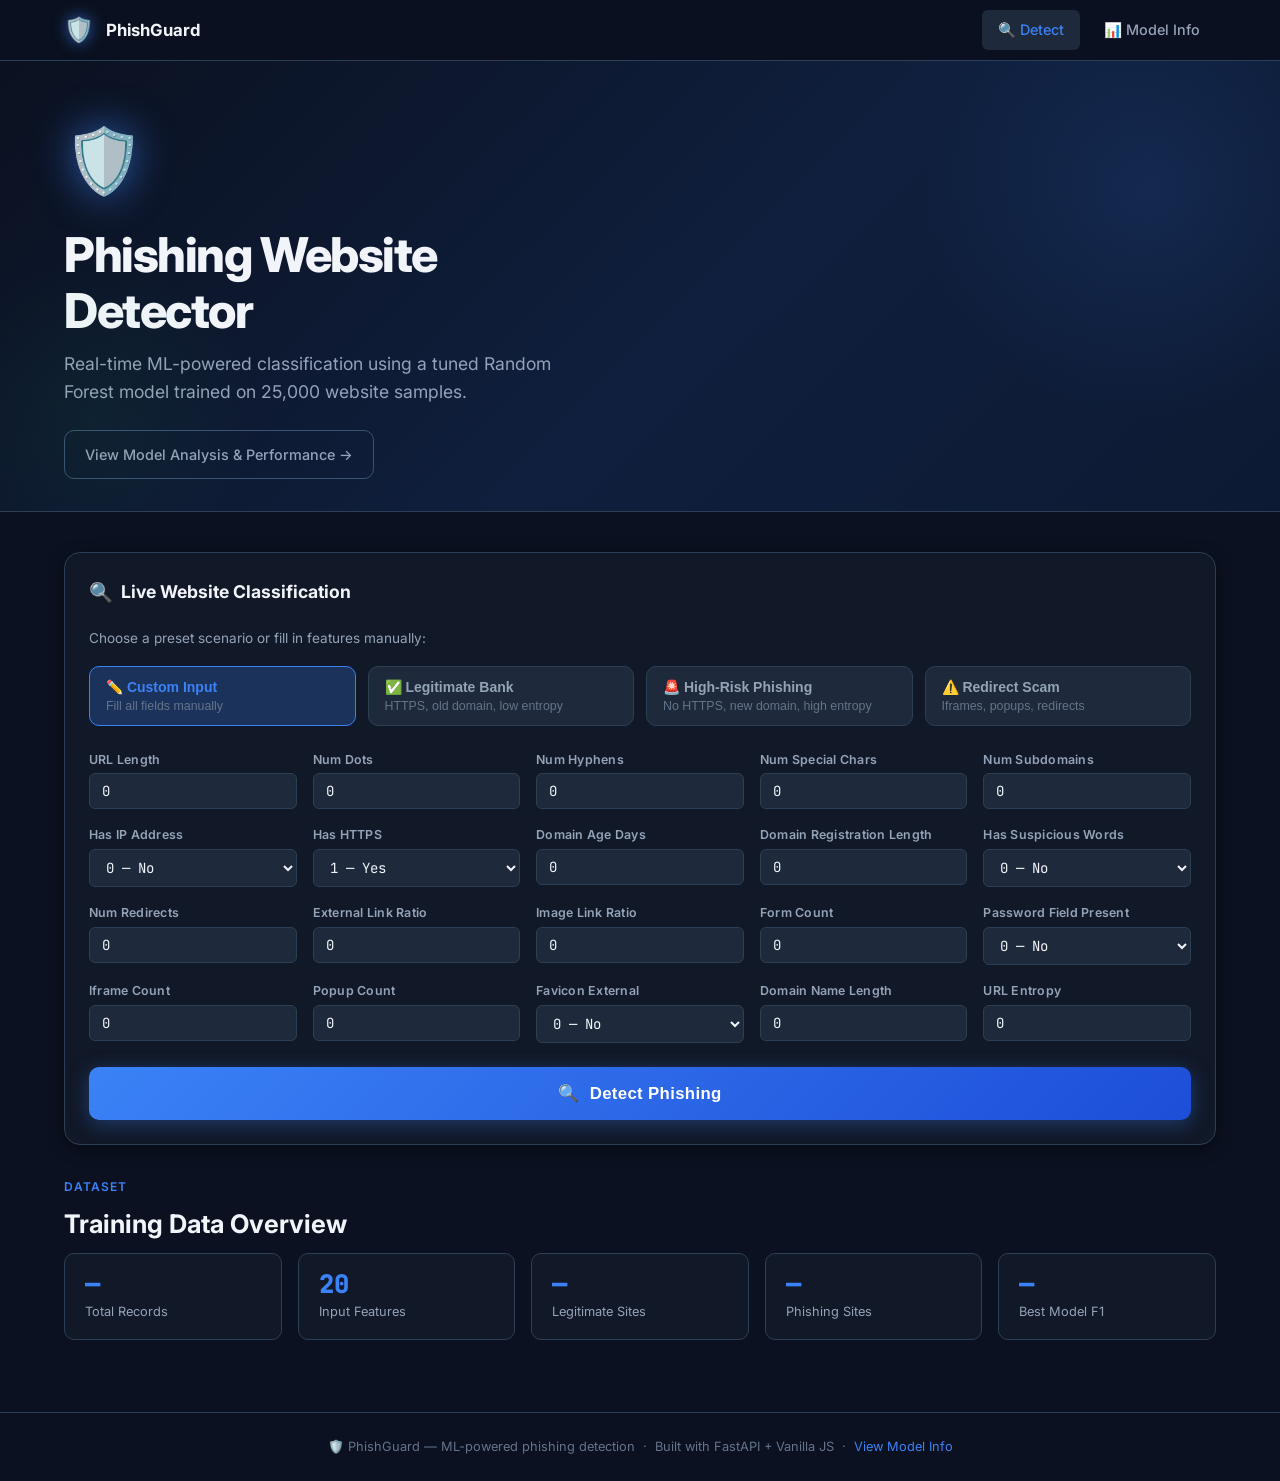
==== static/index.html @ 352b6df5 "Migrate from Streamlit to FastAPI for Vercel deployment" ====
<!DOCTYPE html>
<html lang="en">
<head>
  <meta charset="UTF-8" />
  <meta name="viewport" content="width=device-width, initial-scale=1.0" />
  <title>Phishing Detector — Live Detection</title>
  <meta name="description" content="AI-powered phishing website detector using Random Forest ML model." />
  <link rel="icon" href="data:image/svg+xml,<svg xmlns='http://www.w3.org/2000/svg' viewBox='0 0 100 100'><text y='.9em' font-size='90'>🛡️</text></svg>" />
  <link rel="preconnect" href="https://fonts.googleapis.com" />
  <link href="https://fonts.googleapis.com/css2?family=Inter:wght@400;500;600;700;800&family=JetBrains+Mono:wght@400;700&display=swap" rel="stylesheet" />
  <link rel="stylesheet" href="/static/css/style.css" />
</head>
<body class="layout">

  <!-- ── Top Nav ──────────────────────────────────────────── -->
  <nav class="topnav">
    <div class="container">
      <a href="/" class="nav-brand">
        <span class="shield">🛡️</span>
        <span>PhishGuard</span>
      </a>
      <div class="nav-links">
        <a href="/" class="nav-link active">🔍 Detect</a>
        <a href="/model-info" class="nav-link">📊 Model Info</a>
      </div>
    </div>
  </nav>

  <!-- ── Hero ─────────────────────────────────────────────── -->
  <section class="hero">
    <div class="container">
      <span class="hero-icon">🛡️</span>
      <h1>Phishing Website<br>Detector</h1>
      <p>Real-time ML-powered classification using a tuned Random Forest model trained on 25,000 website samples.</p>
      <a href="/model-info" class="hero-cta">View Model Analysis &amp; Performance →</a>
    </div>
  </section>

  <!-- ── Main ─────────────────────────────────────────────── -->
  <main class="main">
    <div class="container">

      <!-- Detection Card -->
      <div class="card">
        <div class="card-title"><span class="icon">🔍</span> Live Website Classification</div>

        <!-- Preset selector -->
        <p style="font-size:0.85rem;color:var(--text-secondary);margin-bottom:var(--space-4);">
          Choose a preset scenario or fill in features manually:
        </p>
        <div class="preset-grid" id="presetGrid">
          <button class="preset-btn selected" data-preset="custom" onclick="applyPreset('custom', this)">
            <span class="preset-name">✏️ Custom Input</span>
            <span class="preset-desc">Fill all fields manually</span>
          </button>
          <button class="preset-btn" data-preset="legitimate" onclick="applyPreset('legitimate', this)">
            <span class="preset-name">✅ Legitimate Bank</span>
            <span class="preset-desc">HTTPS, old domain, low entropy</span>
          </button>
          <button class="preset-btn" data-preset="phishing" onclick="applyPreset('phishing', this)">
            <span class="preset-name">🚨 High-Risk Phishing</span>
            <span class="preset-desc">No HTTPS, new domain, high entropy</span>
          </button>
          <button class="preset-btn" data-preset="redirect" onclick="applyPreset('redirect', this)">
            <span class="preset-name">⚠️ Redirect Scam</span>
            <span class="preset-desc">Iframes, popups, redirects</span>
          </button>
        </div>

        <!-- Feature inputs -->
        <div class="feature-grid" id="featureGrid">
          <!-- Injected by JS -->
        </div>

        <!-- Detect button -->
        <button class="btn-detect" id="detectBtn" onclick="runDetection()">
          <div class="spinner"></div>
          <span class="btn-text">🔍 &nbsp;Detect Phishing</span>
        </button>

        <!-- Result panel -->
        <div class="result-panel" id="resultPanel">
          <div class="result-verdict" id="resultVerdict"></div>
          <div class="result-sub" id="resultSub"></div>

          <div class="prob-metrics">
            <div class="prob-metric legit">
              <div class="value" id="legitPct">—</div>
              <div class="label">Legitimate probability</div>
            </div>
            <div class="prob-metric phish">
              <div class="value" id="phishPct">—</div>
              <div class="label">Phishing probability</div>
            </div>
          </div>

          <div class="prob-bar-wrap">
            <div class="prob-bar-label">
              <span id="barLegitLabel">Legitimate</span>
              <span id="barPhishLabel">Phishing</span>
            </div>
            <div class="prob-bar-track" style="overflow:visible;">
              <div style="height:100%;display:flex;border-radius:99px;overflow:hidden;">
                <div class="prob-bar-fill-legit" id="barLegit" style="width:50%"></div>
                <div class="prob-bar-fill-phish" id="barPhish" style="width:50%"></div>
              </div>
            </div>
          </div>
        </div>
      </div>

      <!-- Dataset Quick Stats -->
      <div style="margin-top:var(--space-8)">
        <div class="section-label">Dataset</div>
        <div class="section-title">Training Data Overview</div>
      </div>
      <div class="stats-grid" id="statsGrid">
        <div class="stat-card"><div class="stat-value" id="statTotal">—</div><div class="stat-label">Total Records</div></div>
        <div class="stat-card"><div class="stat-value" id="statFeatures">20</div><div class="stat-label">Input Features</div></div>
        <div class="stat-card"><div class="stat-value" id="statLegit">—</div><div class="stat-label">Legitimate Sites</div></div>
        <div class="stat-card"><div class="stat-value" id="statPhish">—</div><div class="stat-label">Phishing Sites</div></div>
        <div class="stat-card"><div class="stat-value" id="statBestF1">—</div><div class="stat-label">Best Model F1</div></div>
      </div>

    </div>
  </main>

  <!-- ── Footer ────────────────────────────────────────────── -->
  <footer>
    <div class="container">
      🛡️ PhishGuard — ML-powered phishing detection &nbsp;·&nbsp;
      Built with FastAPI + Vanilla JS &nbsp;·&nbsp;
      <a href="/model-info" style="color:var(--blue);text-decoration:none;">View Model Info</a>
    </div>
  </footer>

  <!-- Toast -->
  <div class="toast" id="toast"></div>

  <script src="/static/js/app.js"></script>
  <script>
    // ── Boot ───────────────────────────────────────────────────────
    const FEATURES_META = [];

    const PRESETS = {
      custom:     { URL_Length:0,Num_Dots:0,Num_Hyphens:0,Num_Special_Chars:0,Num_Subdomains:0,Has_IP_Address:0,Has_HTTPS:1,Domain_Age_Days:0,Domain_Registration_Length:0,Has_Suspicious_Words:0,Num_Redirects:0,External_Link_Ratio:0,Image_Link_Ratio:0,Form_Count:0,Password_Field_Present:0,Iframe_Count:0,Popup_Count:0,Favicon_External:0,Domain_Name_Length:0,URL_Entropy:0 },
      legitimate: { URL_Length:24,Num_Dots:1,Num_Hyphens:0,Num_Special_Chars:1,Num_Subdomains:0,Has_IP_Address:0,Has_HTTPS:1,Domain_Age_Days:3650,Domain_Registration_Length:730,Has_Suspicious_Words:0,Num_Redirects:0,External_Link_Ratio:0.15,Image_Link_Ratio:0.20,Form_Count:1,Password_Field_Present:1,Iframe_Count:0,Popup_Count:0,Favicon_External:0,Domain_Name_Length:10,URL_Entropy:3.12 },
      phishing:   { URL_Length:115,Num_Dots:6,Num_Hyphens:4,Num_Special_Chars:7,Num_Subdomains:3,Has_IP_Address:1,Has_HTTPS:0,Domain_Age_Days:12,Domain_Registration_Length:30,Has_Suspicious_Words:1,Num_Redirects:3,External_Link_Ratio:0.85,Image_Link_Ratio:0.90,Form_Count:4,Password_Field_Present:1,Iframe_Count:2,Popup_Count:3,Favicon_External:1,Domain_Name_Length:28,URL_Entropy:4.88 },
      redirect:   { URL_Length:88,Num_Dots:4,Num_Hyphens:3,Num_Special_Chars:5,Num_Subdomains:2,Has_IP_Address:0,Has_HTTPS:0,Domain_Age_Days:45,Domain_Registration_Length:90,Has_Suspicious_Words:1,Num_Redirects:4,External_Link_Ratio:0.70,Image_Link_Ratio:0.60,Form_Count:3,Password_Field_Present:0,Iframe_Count:3,Popup_Count:4,Favicon_External:1,Domain_Name_Length:22,URL_Entropy:4.52 },
    };

    const BINARY = new Set(['Has_IP_Address','Has_HTTPS','Has_Suspicious_Words','Password_Field_Present','Favicon_External']);
    const RATIO  = new Set(['External_Link_Ratio','Image_Link_Ratio','URL_Entropy']);

    const ORDER = ['URL_Length','Num_Dots','Num_Hyphens','Num_Special_Chars','Num_Subdomains','Has_IP_Address','Has_HTTPS','Domain_Age_Days','Domain_Registration_Length','Has_Suspicious_Words','Num_Redirects','External_Link_Ratio','Image_Link_Ratio','Form_Count','Password_Field_Present','Iframe_Count','Popup_Count','Favicon_External','Domain_Name_Length','URL_Entropy'];

    function buildForm(vals = {}) {
      const grid = document.getElementById('featureGrid');
      grid.innerHTML = '';
      for (const feat of ORDER) {
        const def = vals[feat] ?? 0;
        const div = document.createElement('div');
        div.className = 'field';
        if (BINARY.has(feat)) {
          div.innerHTML = `<label for="f_${feat}">${feat.replace(/_/g,' ')}</label>
            <select id="f_${feat}" name="${feat}">
              <option value="0" ${def===0?'selected':''}>0 — No</option>
              <option value="1" ${def===1?'selected':''}>1 — Yes</option>
            </select>`;
        } else if (RATIO.has(feat)) {
          div.innerHTML = `<label for="f_${feat}">${feat.replace(/_/g,' ')}</label>
            <input type="number" id="f_${feat}" name="${feat}" value="${def}" step="0.01" min="0" max="${feat==='URL_Entropy'?10:1}" required />`;
        } else {
          div.innerHTML = `<label for="f_${feat}">${feat.replace(/_/g,' ')}</label>
            <input type="number" id="f_${feat}" name="${feat}" value="${def}" step="1" min="0" required />`;
        }
        grid.appendChild(div);
      }
    }

    function applyPreset(key, btn) {
      document.querySelectorAll('.preset-btn').forEach(b => b.classList.remove('selected'));
      btn.classList.add('selected');
      buildForm(PRESETS[key]);
      // hide previous result
      document.getElementById('resultPanel').classList.remove('visible','phishing','legitimate');
    }

    async function runDetection() {
      const btn = document.getElementById('detectBtn');
      btn.classList.add('loading');
      btn.disabled = true;

      // Collect values
      const payload = {};
      for (const feat of ORDER) {
        const el = document.getElementById('f_' + feat);
        payload[feat] = BINARY.has(feat) ? parseInt(el.value) : parseFloat(el.value);
      }

      try {
        const res = await fetch('/api/predict', {
          method: 'POST',
          headers: { 'Content-Type': 'application/json' },
          body: JSON.stringify(payload),
        });
        if (!res.ok) throw new Error((await res.json()).detail || 'API error');
        const data = await res.json();
        showResult(data);
      } catch(e) {
        showToast('Error: ' + e.message, true);
      } finally {
        btn.classList.remove('loading');
        btn.disabled = false;
      }
    }

    function showResult(data) {
      const panel = document.getElementById('resultPanel');
      const isPhish = data.prediction === 1;
      panel.className = 'result-panel visible ' + (isPhish ? 'phishing' : 'legitimate');

      document.getElementById('resultVerdict').textContent =
        isPhish ? '🚨 PHISHING DETECTED' : '✅ LEGITIMATE WEBSITE';
      document.getElementById('resultSub').textContent =
        isPhish
          ? 'This website shows signs of a phishing attack. Do not enter credentials.'
          : 'This website appears to be safe and legitimate.';

      if (data.probability) {
        const l = data.probability.legitimate;
        const p = data.probability.phishing;
        document.getElementById('legitPct').textContent = l.toFixed(1) + '%';
        document.getElementById('phishPct').textContent = p.toFixed(1) + '%';
        document.getElementById('barLegitLabel').textContent = `Legitimate (${l.toFixed(1)}%)`;
        document.getElementById('barPhishLabel').textContent = `Phishing (${p.toFixed(1)}%)`;
        document.getElementById('barLegit').style.width = l + '%';
        document.getElementById('barPhish').style.width = p + '%';
      }

      panel.scrollIntoView({ behavior: 'smooth', block: 'nearest' });
    }

    function showToast(msg, isError = false) {
      const t = document.getElementById('toast');
      t.textContent = msg;
      t.className = 'toast visible' + (isError ? ' error' : '');
      setTimeout(() => t.classList.remove('visible'), 3500);
    }

    // Load stats for the quick-stats cards
    async function loadStats() {
      try {
        const res = await fetch('/api/stats');
        if (!res.ok) return;
        const data = await res.json();
        document.getElementById('statTotal').textContent  = (data.dataset.total_records || 0).toLocaleString();
        document.getElementById('statFeatures').textContent = data.dataset.feature_count || 20;
        document.getElementById('statLegit').textContent  = (data.dataset.legitimate_count || 0).toLocaleString();
        document.getElementById('statPhish').textContent  = (data.dataset.phishing_count  || 0).toLocaleString();
        const best = data.models?.[0];
        if (best) document.getElementById('statBestF1').textContent = (best.f1 * 100).toFixed(2) + '%';
      } catch {}
    }

    // Init
    buildForm(PRESETS.custom);
    loadStats();
  </script>
</body>
</html>
---- static/css/style.css ----
/* ============================================================
   style.css — Phishing Detector
   Dark-theme design system using CSS custom properties
   ============================================================ */

/* ── Reset & base ─────────────────────────────────────────── */
*, *::before, *::after { box-sizing: border-box; margin: 0; padding: 0; }

:root {
  /* Color tokens */
  --bg-base:       #0b1120;
  --bg-surface:    #111827;
  --bg-elevated:   #1e293b;
  --bg-hover:      #263348;
  --border:        #2d3f55;
  --border-strong: #3b5270;

  --text-primary:  #f1f5f9;
  --text-secondary:#94a3b8;
  --text-muted:    #64748b;

  --blue:          #3b82f6;
  --blue-dark:     #1d4ed8;
  --blue-glow:     rgba(59,130,246,0.25);

  --green:         #22c55e;
  --green-bg:      rgba(34,197,94,0.10);
  --green-border:  rgba(34,197,94,0.35);

  --red:           #ef4444;
  --red-bg:        rgba(239,68,68,0.10);
  --red-border:    rgba(239,68,68,0.35);

  --yellow:        #f59e0b;

  /* Spacing */
  --space-1: 0.25rem;
  --space-2: 0.5rem;
  --space-3: 0.75rem;
  --space-4: 1rem;
  --space-5: 1.25rem;
  --space-6: 1.5rem;
  --space-8: 2rem;
  --space-10: 2.5rem;
  --space-12: 3rem;

  /* Radius */
  --radius-sm: 6px;
  --radius:    10px;
  --radius-lg: 16px;
  --radius-xl: 24px;

  /* Shadow */
  --shadow-sm:  0 1px 3px rgba(0,0,0,0.4);
  --shadow:     0 4px 16px rgba(0,0,0,0.4);
  --shadow-lg:  0 8px 32px rgba(0,0,0,0.5);
  --shadow-glow:0 0 40px rgba(59,130,246,0.15);

  /* Typography */
  --font: 'Inter', -apple-system, BlinkMacSystemFont, 'Segoe UI', sans-serif;
  --font-mono: 'JetBrains Mono', 'Fira Code', 'Cascadia Code', monospace;
}

html { font-size: 16px; scroll-behavior: smooth; }

body {
  font-family: var(--font);
  background: var(--bg-base);
  color: var(--text-primary);
  line-height: 1.6;
  min-height: 100vh;
}

/* ── Scrollbar ─────────────────────────────────────────────── */
::-webkit-scrollbar { width: 6px; height: 6px; }
::-webkit-scrollbar-track { background: var(--bg-surface); }
::-webkit-scrollbar-thumb { background: var(--border-strong); border-radius: 99px; }

/* ── Layout ────────────────────────────────────────────────── */
.layout { display: grid; grid-template-rows: auto 1fr auto; min-height: 100vh; }

.container {
  width: 100%;
  max-width: 1200px;
  margin: 0 auto;
  padding: 0 var(--space-6);
}

/* ── Top nav ───────────────────────────────────────────────── */
.topnav {
  background: rgba(11,17,32,0.85);
  backdrop-filter: blur(12px);
  border-bottom: 1px solid var(--border);
  position: sticky;
  top: 0;
  z-index: 100;
}

.topnav .container {
  display: flex;
  align-items: center;
  justify-content: space-between;
  height: 60px;
}

.nav-brand {
  display: flex;
  align-items: center;
  gap: var(--space-3);
  text-decoration: none;
  color: var(--text-primary);
  font-weight: 700;
  font-size: 1.05rem;
}

.nav-brand .shield { font-size: 1.5rem; filter: drop-shadow(0 0 8px rgba(59,130,246,0.7)); }

.nav-links { display: flex; align-items: center; gap: var(--space-2); }

.nav-link {
  padding: var(--space-2) var(--space-4);
  border-radius: var(--radius-sm);
  text-decoration: none;
  color: var(--text-secondary);
  font-size: 0.9rem;
  font-weight: 500;
  transition: color 0.15s, background 0.15s;
}
.nav-link:hover { color: var(--text-primary); background: var(--bg-elevated); }
.nav-link.active { color: var(--blue); background: var(--bg-elevated); }

/* ── Hero ──────────────────────────────────────────────────── */
.hero {
  background: linear-gradient(135deg, #0b1120 0%, #0f1f3d 55%, #0d1a33 100%);
  border-bottom: 1px solid var(--border);
  padding: var(--space-12) 0 var(--space-8);
  position: relative;
  overflow: hidden;
}

.hero::before {
  content: '';
  position: absolute;
  top: -120px; right: -120px;
  width: 500px; height: 500px;
  border-radius: 50%;
  background: radial-gradient(circle, rgba(59,130,246,0.12) 0%, transparent 65%);
  pointer-events: none;
}
.hero::after {
  content: '';
  position: absolute;
  bottom: -80px; left: -80px;
  width: 350px; height: 350px;
  border-radius: 50%;
  background: radial-gradient(circle, rgba(34,197,94,0.06) 0%, transparent 65%);
  pointer-events: none;
}

.hero-icon {
  font-size: 4rem;
  display: block;
  margin-bottom: var(--space-4);
  filter: drop-shadow(0 0 20px rgba(59,130,246,0.65));
}

.hero h1 {
  font-size: clamp(2rem, 5vw, 3rem);
  font-weight: 800;
  letter-spacing: -0.03em;
  line-height: 1.15;
  background: linear-gradient(135deg, #f1f5f9 30%, #93c5fd 100%);
  -webkit-background-clip: text;
  -webkit-text-fill-color: transparent;
  background-clip: text;
  margin-bottom: var(--space-3);
}

.hero p {
  font-size: 1.1rem;
  color: var(--text-secondary);
  max-width: 540px;
  margin-bottom: var(--space-6);
}

.hero-cta {
  display: inline-flex;
  align-items: center;
  gap: var(--space-2);
  padding: var(--space-3) var(--space-5);
  border-radius: var(--radius);
  background: transparent;
  border: 1px solid var(--border-strong);
  color: var(--text-secondary);
  font-size: 0.9rem;
  font-weight: 500;
  text-decoration: none;
  transition: all 0.2s;
}
.hero-cta:hover { border-color: var(--blue); color: var(--blue); background: var(--blue-glow); }

/* ── Main content area ─────────────────────────────────────── */
.main { padding: var(--space-10) 0 var(--space-12); }

/* ── Cards ─────────────────────────────────────────────────── */
.card {
  background: var(--bg-surface);
  border: 1px solid var(--border);
  border-radius: var(--radius-lg);
  padding: var(--space-6);
  box-shadow: var(--shadow);
}

.card + .card { margin-top: var(--space-6); }

.card-title {
  font-size: 1.1rem;
  font-weight: 700;
  color: var(--text-primary);
  margin-bottom: var(--space-5);
  display: flex;
  align-items: center;
  gap: var(--space-2);
}
.card-title .icon { font-size: 1.2rem; }

/* ── Section heading ───────────────────────────────────────── */
.section-label {
  font-size: 0.75rem;
  font-weight: 600;
  letter-spacing: 0.08em;
  text-transform: uppercase;
  color: var(--blue);
  margin-bottom: var(--space-2);
}
.section-title {
  font-size: 1.6rem;
  font-weight: 700;
  color: var(--text-primary);
  margin-bottom: var(--space-2);
}

/* ── Preset selector ───────────────────────────────────────── */
.preset-grid {
  display: grid;
  grid-template-columns: repeat(auto-fit, minmax(200px, 1fr));
  gap: var(--space-3);
  margin-bottom: var(--space-6);
}

.preset-btn {
  padding: var(--space-3) var(--space-4);
  background: var(--bg-elevated);
  border: 1px solid var(--border);
  border-radius: var(--radius);
  color: var(--text-secondary);
  font-size: 0.875rem;
  font-weight: 500;
  cursor: pointer;
  transition: all 0.15s;
  text-align: left;
}
.preset-btn:hover { border-color: var(--border-strong); color: var(--text-primary); background: var(--bg-hover); }
.preset-btn.selected { border-color: var(--blue); color: var(--blue); background: var(--blue-glow); }
.preset-btn .preset-name { display: block; font-weight: 600; margin-bottom: 2px; }
.preset-btn .preset-desc { font-size: 0.775rem; color: var(--text-muted); }

/* ── Feature form grid ─────────────────────────────────────── */
.feature-grid {
  display: grid;
  grid-template-columns: repeat(auto-fill, minmax(200px, 1fr));
  gap: var(--space-4);
  margin-bottom: var(--space-6);
}

.field {
  display: flex;
  flex-direction: column;
  gap: var(--space-1);
}

.field label {
  font-size: 0.775rem;
  font-weight: 600;
  color: var(--text-secondary);
  letter-spacing: 0.02em;
}

.field input,
.field select {
  padding: var(--space-2) var(--space-3);
  background: var(--bg-elevated);
  border: 1px solid var(--border);
  border-radius: var(--radius-sm);
  color: var(--text-primary);
  font-size: 0.875rem;
  font-family: var(--font-mono);
  transition: border-color 0.15s, box-shadow 0.15s;
  outline: none;
}

.field input:focus,
.field select:focus {
  border-color: var(--blue);
  box-shadow: 0 0 0 3px var(--blue-glow);
}

/* :user-valid / :user-invalid — show feedback only after interaction */
.field input:user-valid  { border-color: var(--green); }
.field input:user-invalid { border-color: var(--red); }

.field select option { background: var(--bg-elevated); }

/* ── Detect button ─────────────────────────────────────────── */
.btn-detect {
  display: flex;
  align-items: center;
  justify-content: center;
  gap: var(--space-3);
  width: 100%;
  padding: var(--space-4) var(--space-6);
  background: linear-gradient(135deg, var(--blue) 0%, var(--blue-dark) 100%);
  border: none;
  border-radius: var(--radius);
  color: #fff;
  font-size: 1.05rem;
  font-weight: 700;
  cursor: pointer;
  transition: opacity 0.15s, transform 0.1s, box-shadow 0.15s;
  box-shadow: 0 4px 20px rgba(59,130,246,0.35);
  letter-spacing: 0.02em;
}
.btn-detect:hover { opacity: 0.92; box-shadow: 0 6px 28px rgba(59,130,246,0.5); }
.btn-detect:active { transform: scale(0.99); }
.btn-detect:disabled { opacity: 0.5; cursor: not-allowed; transform: none; }

/* ── Result panel ──────────────────────────────────────────── */
.result-panel {
  margin-top: var(--space-6);
  border-radius: var(--radius-lg);
  padding: var(--space-6);
  display: none;
  animation: fadeUp 0.3s ease;
}

@keyframes fadeUp {
  from { opacity: 0; transform: translateY(10px); }
  to   { opacity: 1; transform: translateY(0); }
}

.result-panel.visible { display: block; }
.result-panel.phishing { background: var(--red-bg); border: 1px solid var(--red-border); }
.result-panel.legitimate { background: var(--green-bg); border: 1px solid var(--green-border); }

.result-verdict {
  font-size: 1.7rem;
  font-weight: 800;
  margin-bottom: var(--space-2);
  display: flex;
  align-items: center;
  gap: var(--space-3);
}
.result-panel.phishing  .result-verdict { color: var(--red); }
.result-panel.legitimate .result-verdict { color: var(--green); }

.result-sub { color: var(--text-secondary); font-size: 0.95rem; margin-bottom: var(--space-5); }

/* Probability bar */
.prob-bar-wrap { margin-top: var(--space-4); }
.prob-bar-label {
  display: flex;
  justify-content: space-between;
  font-size: 0.8rem;
  color: var(--text-secondary);
  margin-bottom: var(--space-1);
}
.prob-bar-track {
  height: 10px;
  border-radius: 99px;
  background: var(--bg-elevated);
  overflow: hidden;
}
.prob-bar-fill-legit {
  height: 100%;
  border-radius: 99px 0 0 99px;
  background: var(--green);
  float: left;
  transition: width 0.5s ease;
}
.prob-bar-fill-phish {
  height: 100%;
  border-radius: 0 99px 99px 0;
  background: var(--red);
  float: left;
  transition: width 0.5s ease;
}

.prob-metrics {
  display: grid;
  grid-template-columns: 1fr 1fr;
  gap: var(--space-4);
  margin-top: var(--space-4);
}
.prob-metric { background: var(--bg-elevated); border-radius: var(--radius); padding: var(--space-3) var(--space-4); }
.prob-metric .value { font-size: 1.8rem; font-weight: 800; font-family: var(--font-mono); }
.prob-metric .label { font-size: 0.8rem; color: var(--text-secondary); margin-top: 2px; }
.prob-metric.legit .value { color: var(--green); }
.prob-metric.phish .value { color: var(--red); }

/* ── Stats grid ────────────────────────────────────────────── */
.stats-grid {
  display: grid;
  grid-template-columns: repeat(auto-fit, minmax(160px, 1fr));
  gap: var(--space-4);
  margin-bottom: var(--space-6);
}

.stat-card {
  background: var(--bg-surface);
  border: 1px solid var(--border);
  border-radius: var(--radius);
  padding: var(--space-4) var(--space-5);
}
.stat-card .stat-value {
  font-size: 1.6rem;
  font-weight: 800;
  font-family: var(--font-mono);
  color: var(--blue);
  line-height: 1.1;
}
.stat-card .stat-label { font-size: 0.8rem; color: var(--text-secondary); margin-top: var(--space-1); }

/* ── Tabs ──────────────────────────────────────────────────── */
.tabs { display: flex; gap: var(--space-1); border-bottom: 1px solid var(--border); margin-bottom: var(--space-6); overflow-x: auto; }

.tab-btn {
  padding: var(--space-3) var(--space-5);
  background: none;
  border: none;
  border-bottom: 2px solid transparent;
  color: var(--text-muted);
  font-size: 0.9rem;
  font-weight: 600;
  cursor: pointer;
  white-space: nowrap;
  transition: color 0.15s, border-color 0.15s;
  margin-bottom: -1px;
}
.tab-btn:hover { color: var(--text-primary); }
.tab-btn.active { color: var(--blue); border-bottom-color: var(--blue); }

.tab-panel { display: none; }
.tab-panel.active { display: block; animation: fadeIn 0.2s; }

@keyframes fadeIn { from { opacity: 0; } to { opacity: 1; } }

/* ── Table ─────────────────────────────────────────────────── */
.table-wrap { overflow-x: auto; border-radius: var(--radius); border: 1px solid var(--border); }

table { width: 100%; border-collapse: collapse; font-size: 0.875rem; }
thead { background: var(--bg-elevated); }
th {
  padding: var(--space-3) var(--space-4);
  text-align: left;
  font-size: 0.775rem;
  font-weight: 700;
  letter-spacing: 0.06em;
  text-transform: uppercase;
  color: var(--text-secondary);
  border-bottom: 1px solid var(--border);
}
td {
  padding: var(--space-3) var(--space-4);
  color: var(--text-primary);
  border-bottom: 1px solid var(--border);
  font-family: var(--font-mono);
}
tbody tr:last-child td { border-bottom: none; }
tbody tr:hover td { background: var(--bg-elevated); }

.badge {
  display: inline-block;
  padding: 2px 10px;
  border-radius: 99px;
  font-size: 0.75rem;
  font-weight: 700;
}
.badge-gold  { background: rgba(245,158,11,0.15); color: var(--yellow); border: 1px solid rgba(245,158,11,0.3); }
.badge-blue  { background: var(--blue-glow); color: var(--blue); border: 1px solid rgba(59,130,246,0.3); }

/* ── Chart containers ──────────────────────────────────────── */
.chart-wrap { position: relative; width: 100%; }
.chart-wrap canvas { width: 100% !important; }
.chart-grid { display: grid; grid-template-columns: 1fr 1fr; gap: var(--space-6); }
@media (max-width: 768px) { .chart-grid { grid-template-columns: 1fr; } }

/* ── Model cards (info page) ───────────────────────────────── */
.model-cards { display: grid; grid-template-columns: repeat(auto-fit, minmax(220px, 1fr)); gap: var(--space-4); }
.model-card {
  background: var(--bg-elevated);
  border: 1px solid var(--border);
  border-radius: var(--radius);
  padding: var(--space-5);
}
.model-card.best { border-color: var(--yellow); background: rgba(245,158,11,0.06); }
.model-card .model-name { font-weight: 700; margin-bottom: var(--space-2); }
.model-card .model-f1 { font-size: 1.5rem; font-weight: 800; font-family: var(--font-mono); color: var(--blue); }
.model-card.best .model-f1 { color: var(--yellow); }
.model-card .model-sub { font-size: 0.8rem; color: var(--text-muted); margin-top: var(--space-1); }

/* ── Best model trophy card ────────────────────────────────── */
.trophy-card {
  background: linear-gradient(135deg, #1a1400 0%, #2a1f00 100%);
  border: 1px solid rgba(245,158,11,0.3);
  border-radius: var(--radius-lg);
  padding: var(--space-8);
  text-align: center;
  margin-bottom: var(--space-6);
  box-shadow: 0 0 40px rgba(245,158,11,0.08);
}
.trophy-card .trophy-icon { font-size: 3rem; margin-bottom: var(--space-3); }
.trophy-card h2 { font-size: 1.8rem; font-weight: 800; color: var(--yellow); margin-bottom: var(--space-1); }
.trophy-card p { color: var(--text-secondary); margin-bottom: var(--space-5); }
.trophy-metrics { display: flex; justify-content: center; flex-wrap: wrap; gap: var(--space-3); }
.trophy-metric { background: rgba(255,255,255,0.06); border-radius: var(--radius); padding: var(--space-3) var(--space-5); text-align: center; }
.trophy-metric .t-val { font-size: 1.4rem; font-weight: 800; font-family: var(--font-mono); color: var(--blue); }
.trophy-metric .t-lbl { font-size: 0.75rem; color: var(--text-muted); }

/* ── Confusion matrix ──────────────────────────────────────── */
.cm-grid { display: grid; grid-template-columns: 1fr 1fr; gap: var(--space-4); max-width: 400px; }
.cm-cell {
  aspect-ratio: 1;
  display: flex;
  flex-direction: column;
  align-items: center;
  justify-content: center;
  border-radius: var(--radius);
  font-weight: 700;
}
.cm-cell .cm-label { font-size: 0.75rem; color: var(--text-muted); }
.cm-cell .cm-val { font-size: 1.8rem; font-family: var(--font-mono); }
.cm-tn { background: rgba(34,197,94,0.12); border: 1px solid var(--green-border); }
.cm-fp { background: rgba(239,68,68,0.10); border: 1px solid var(--red-border); }
.cm-fn { background: rgba(239,68,68,0.10); border: 1px solid var(--red-border); }
.cm-tp { background: rgba(34,197,94,0.12); border: 1px solid var(--green-border); }
.cm-tn .cm-val, .cm-tp .cm-val { color: var(--green); }
.cm-fp .cm-val, .cm-fn .cm-val { color: var(--red); }

/* ── Feature importance bar ────────────────────────────────── */
.feat-bar-item { margin-bottom: var(--space-3); }
.feat-bar-top { display: flex; justify-content: space-between; font-size: 0.8rem; color: var(--text-secondary); margin-bottom: 4px; }
.feat-bar-track { height: 8px; background: var(--bg-elevated); border-radius: 99px; overflow: hidden; }
.feat-bar-fill { height: 100%; border-radius: 99px; background: linear-gradient(90deg, var(--blue), #60a5fa); transition: width 0.5s ease; }

/* ── Corr heatmap ──────────────────────────────────────────── */
.heatmap-container { overflow-x: auto; }
.heatmap-table { border-spacing: 2px; border-collapse: separate; }
.heatmap-table td, .heatmap-table th {
  width: 36px; height: 36px;
  font-size: 0.55rem;
  text-align: center;
  border-radius: 2px;
  border: none;
  padding: 0;
  font-family: var(--font-mono);
}
.heatmap-table th { background: transparent; color: var(--text-muted); font-size: 0.55rem; }

/* ── Distribution histogram bars ──────────────────────────── */
.hist-container { position: relative; }

/* ── Loading spinner ───────────────────────────────────────── */
.spinner {
  display: none;
  width: 20px; height: 20px;
  border: 2px solid rgba(255,255,255,0.3);
  border-top-color: #fff;
  border-radius: 50%;
  animation: spin 0.7s linear infinite;
}
@keyframes spin { to { transform: rotate(360deg); } }
.btn-detect.loading .spinner { display: block; }
.btn-detect.loading .btn-text { display: none; }

/* ── Toast ─────────────────────────────────────────────────── */
.toast {
  position: fixed;
  bottom: var(--space-6);
  right: var(--space-6);
  background: var(--bg-elevated);
  border: 1px solid var(--border-strong);
  border-radius: var(--radius);
  padding: var(--space-3) var(--space-5);
  font-size: 0.875rem;
  color: var(--text-primary);
  box-shadow: var(--shadow-lg);
  z-index: 999;
  animation: slideIn 0.25s ease;
  display: none;
}
@keyframes slideIn { from { transform: translateX(20px); opacity: 0; } to { transform: translateX(0); opacity: 1; } }
.toast.visible { display: block; }
.toast.error { border-color: var(--red-border); color: var(--red); }

/* ── Footer ────────────────────────────────────────────────── */
footer {
  border-top: 1px solid var(--border);
  padding: var(--space-6) 0;
  text-align: center;
  color: var(--text-muted);
  font-size: 0.8rem;
}

/* ── Responsive ────────────────────────────────────────────── */
@media (max-width: 640px) {
  .feature-grid { grid-template-columns: 1fr 1fr; }
  .hero h1 { font-size: 1.8rem; }
  .trophy-metrics { gap: var(--space-2); }
}

/* ── Util ──────────────────────────────────────────────────── */
.hidden { display: none !important; }
.text-center { text-align: center; }
.mt-4 { margin-top: var(--space-4); }
.mt-6 { margin-top: var(--space-6); }
.gap-4 { gap: var(--space-4); }
.flex { display: flex; }
.items-center { align-items: center; }
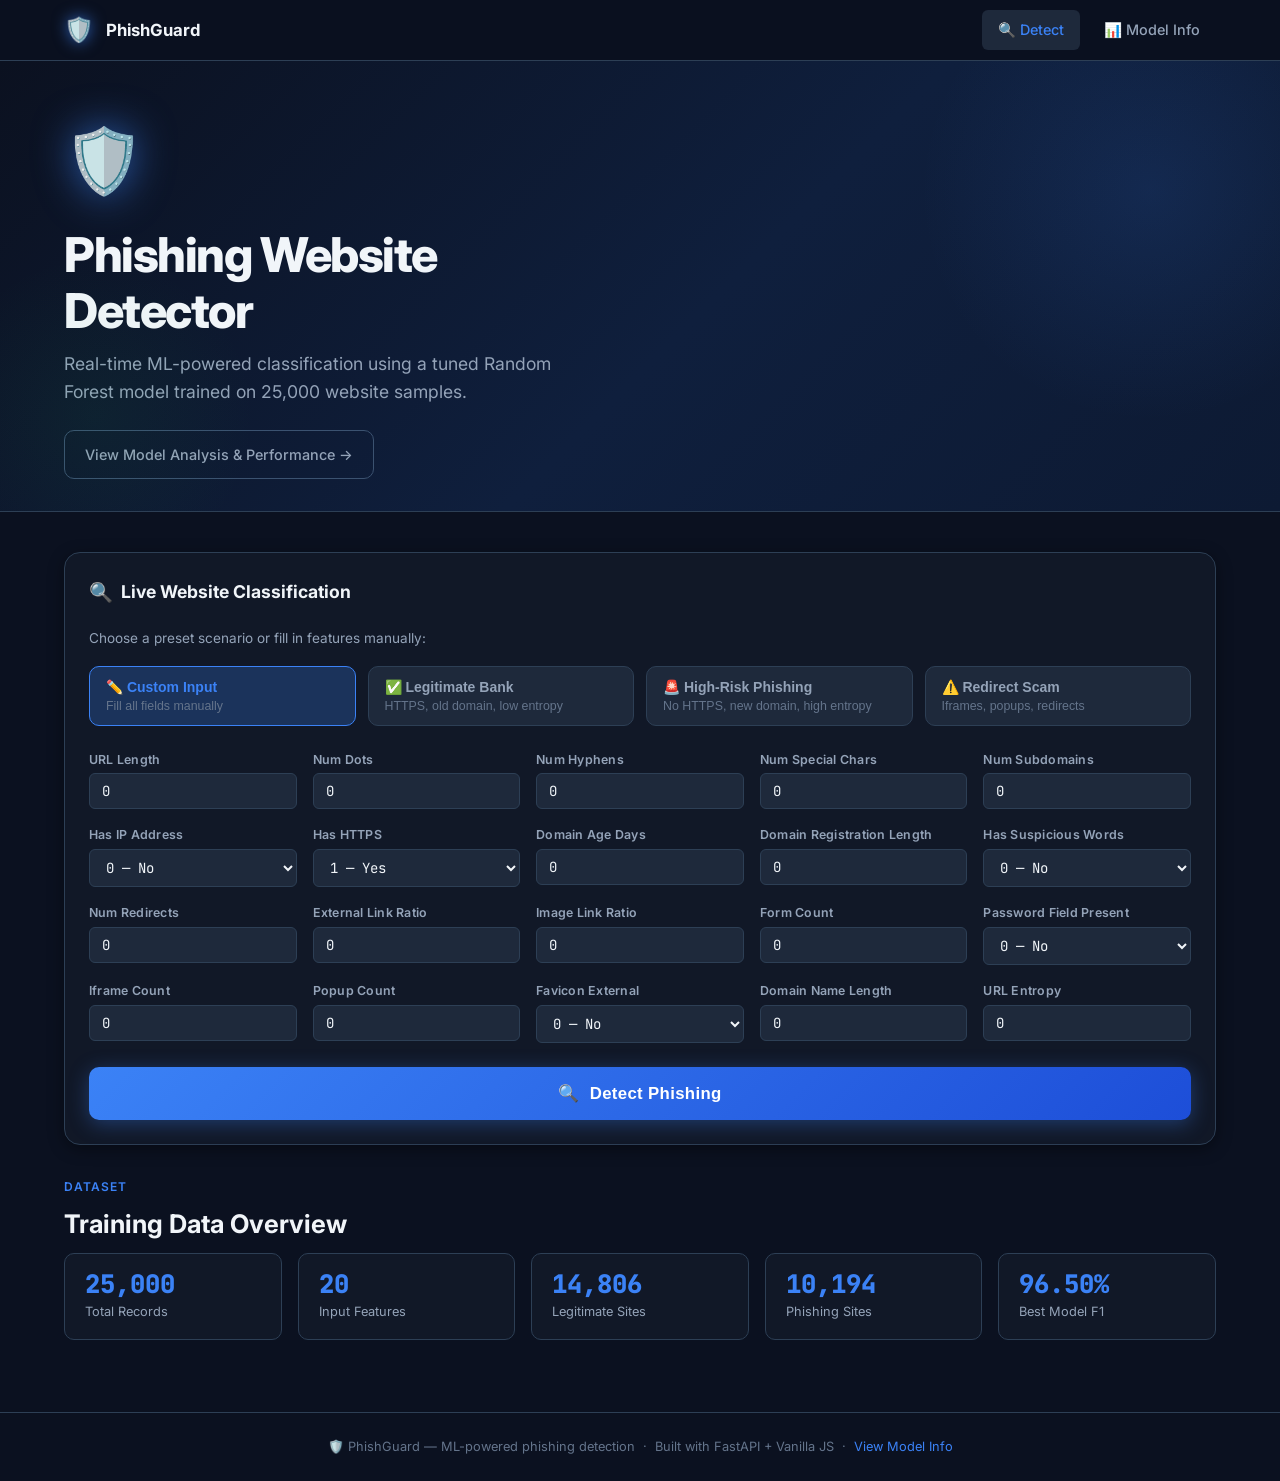
==== commit 3ef949b6: "Fix model statistics loading with multi-tier fallback" ====
--- a/static/index.html
+++ b/static/index.html
@@ -251,7 +251,13 @@
     // Load stats for the quick-stats cards
     async function loadStats() {
       try {
-        const res = await fetch('/api/stats');
+        let res = await fetch('/api/stats');
+        if (!res.ok) {
+          res = await fetch('/static/model_stats.json');
+        }
+        if (!res.ok) {
+          res = await fetch('/model_stats.json');
+        }
         if (!res.ok) return;
         const data = await res.json();
         document.getElementById('statTotal').textContent  = (data.dataset.total_records || 0).toLocaleString();
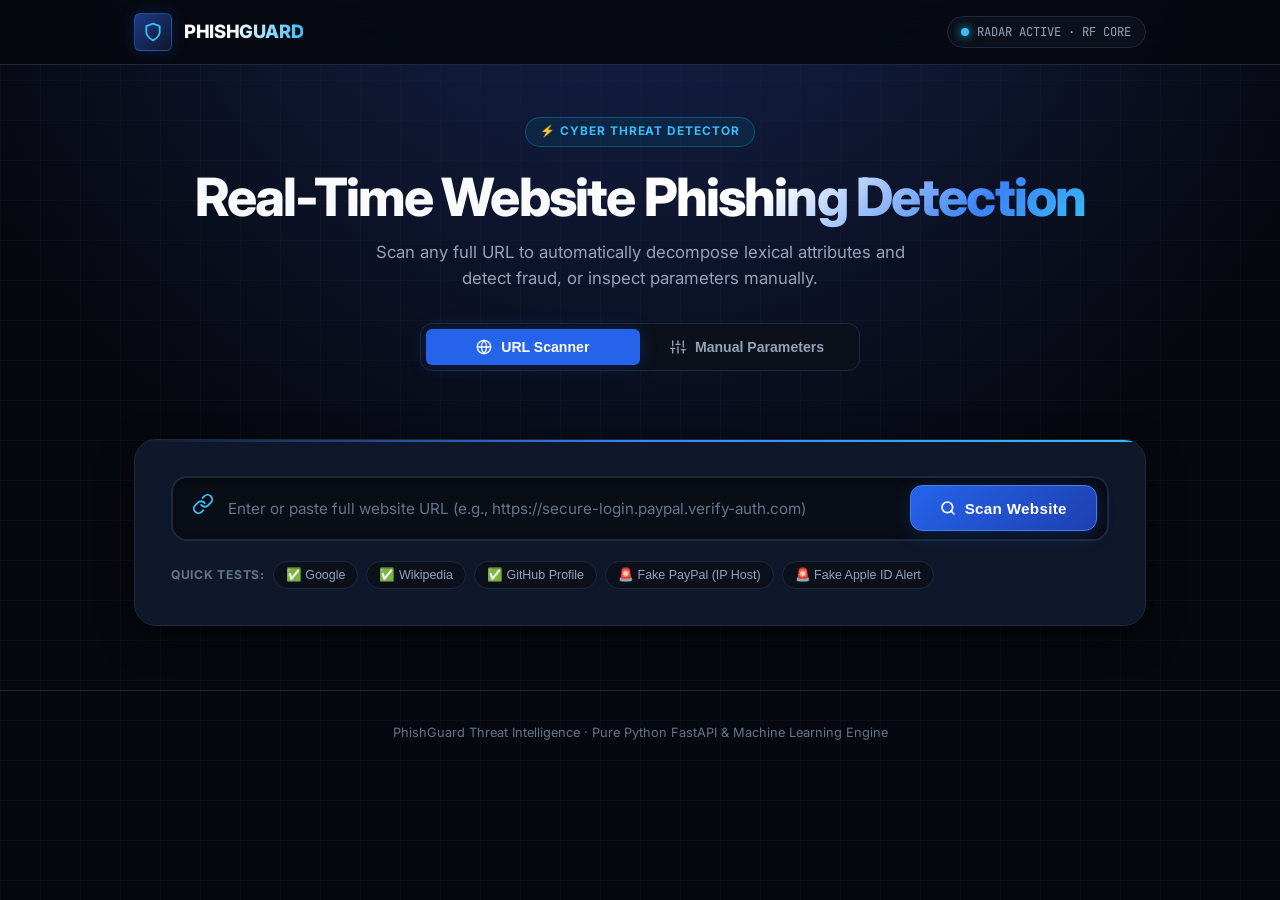
==== commit e01431cc: "Untrack heavy files, remove Streamlit, refine UI to premium palette, and add live RDAP domain age ve" ====
--- a/static/index.html
+++ b/static/index.html
@@ -3,198 +3,431 @@
 <head>
   <meta charset="UTF-8" />
   <meta name="viewport" content="width=device-width, initial-scale=1.0" />
-  <title>Phishing Detector — Live Detection</title>
-  <meta name="description" content="AI-powered phishing website detector using Random Forest ML model." />
+  <title>PhishGuard — Cyber Threat &amp; Phishing Detection</title>
+  <meta name="description" content="AI-driven URL scanner and phishing detection system powered by machine learning." />
   <link rel="icon" href="data:image/svg+xml,<svg xmlns='http://www.w3.org/2000/svg' viewBox='0 0 100 100'><text y='.9em' font-size='90'>🛡️</text></svg>" />
   <link rel="preconnect" href="https://fonts.googleapis.com" />
-  <link href="https://fonts.googleapis.com/css2?family=Inter:wght@400;500;600;700;800&family=JetBrains+Mono:wght@400;700&display=swap" rel="stylesheet" />
+  <link rel="preconnect" href="https://fonts.gstatic.com" crossorigin />
+  <link href="https://fonts.googleapis.com/css2?family=Inter:wght@400;500;600;700;800&family=JetBrains+Mono:wght@400;600;700;800&display=swap" rel="stylesheet" />
   <link rel="stylesheet" href="/static/css/style.css" />
 </head>
-<body class="layout">
-
-  <!-- ── Top Nav ──────────────────────────────────────────── -->
-  <nav class="topnav">
-    <div class="container">
-      <a href="/" class="nav-brand">
-        <span class="shield">🛡️</span>
-        <span>PhishGuard</span>
+<body>
+
+  <!-- ── Top Nav ─────────────────────────────────────────── -->
+  <header class="navbar">
+    <div class="container nav-container">
+      <a href="/" class="brand">
+        <div class="brand-icon">
+          <svg width="20" height="20" viewBox="0 0 24 24" fill="none" stroke="#38bdf8" stroke-width="2.2" stroke-linecap="round" stroke-linejoin="round">
+            <path d="M12 22s8-4 8-10V5l-8-3-8 3v7c0 6 8 10 8 10z"/>
+          </svg>
+        </div>
+        <span class="brand-text">PHISHGUARD</span>
       </a>
-      <div class="nav-links">
-        <a href="/" class="nav-link active">🔍 Detect</a>
-        <a href="/model-info" class="nav-link">📊 Model Info</a>
+
+      <div class="system-status">
+        <span class="pulse-dot"></span>
+        <span>RADAR ACTIVE · RF CORE</span>
       </div>
     </div>
-  </nav>
-
-  <!-- ── Hero ─────────────────────────────────────────────── -->
+  </header>
+
+  <!-- ── Hero ────────────────────────────────────────────── -->
   <section class="hero">
     <div class="container">
-      <span class="hero-icon">🛡️</span>
-      <h1>Phishing Website<br>Detector</h1>
-      <p>Real-time ML-powered classification using a tuned Random Forest model trained on 25,000 website samples.</p>
-      <a href="/model-info" class="hero-cta">View Model Analysis &amp; Performance →</a>
+      <div class="hero-tag">⚡ CYBER THREAT DETECTOR</div>
+      <h1>Real-Time Website <span class="gradient-text">Phishing Detection</span></h1>
+      <p>Scan any full URL to automatically decompose lexical attributes and detect fraud, or inspect parameters manually.</p>
+
+      <!-- Mode Switcher -->
+      <div class="mode-tabs">
+        <button class="mode-tab active" id="tabUrl" onclick="switchMode('url')">
+          <svg width="16" height="16" viewBox="0 0 24 24" fill="none" stroke="currentColor" stroke-width="2" stroke-linecap="round" stroke-linejoin="round">
+            <circle cx="12" cy="12" r="10"></circle>
+            <line x1="2" y1="12" x2="22" y2="12"></line>
+            <path d="M12 2a15.3 15.3 0 0 1 4 10 15.3 15.3 0 0 1-4 10 15.3 15.3 0 0 1-4-10 15.3 15.3 0 0 1 4-10z"></path>
+          </svg>
+          URL Scanner
+        </button>
+        <button class="mode-tab" id="tabManual" onclick="switchMode('manual')">
+          <svg width="16" height="16" viewBox="0 0 24 24" fill="none" stroke="currentColor" stroke-width="2" stroke-linecap="round" stroke-linejoin="round">
+            <line x1="4" y1="21" x2="4" y2="14"></line>
+            <line x1="4" y1="10" x2="4" y2="3"></line>
+            <line x1="12" y1="21" x2="12" y2="12"></line>
+            <line x1="12" y1="8" x2="12" y2="3"></line>
+            <line x1="20" y1="21" x2="20" y2="16"></line>
+            <line x1="20" y1="12" x2="20" y2="3"></line>
+            <line x1="1" y1="14" x2="7" y2="14"></line>
+            <line x1="9" y1="8" x2="15" y2="8"></line>
+            <line x1="17" y1="16" x2="23" y2="16"></line>
+          </svg>
+          Manual Parameters
+        </button>
+      </div>
     </div>
   </section>
 
-  <!-- ── Main ─────────────────────────────────────────────── -->
-  <main class="main">
-    <div class="container">
-
-      <!-- Detection Card -->
-      <div class="card">
-        <div class="card-title"><span class="icon">🔍</span> Live Website Classification</div>
-
-        <!-- Preset selector -->
-        <p style="font-size:0.85rem;color:var(--text-secondary);margin-bottom:var(--space-4);">
-          Choose a preset scenario or fill in features manually:
+  <!-- ── Main Workspace ───────────────────────────────────── -->
+  <main class="container">
+    <div class="card-main">
+
+      <!-- ====================================================
+           MODE 1: AUTOMATIC FULL URL SCANNER
+      ==================================================== -->
+      <div id="urlModeWrap" class="url-scan-form">
+        <div class="url-input-wrap">
+          <span class="url-icon">
+            <svg width="22" height="22" viewBox="0 0 24 24" fill="none" stroke="currentColor" stroke-width="2" stroke-linecap="round" stroke-linejoin="round">
+              <path d="M10 13a5 5 0 0 0 7.54.54l3-3a5 5 0 0 0-7.07-7.07l-1.72 1.71"></path>
+              <path d="M14 11a5 5 0 0 0-7.54-.54l-3 3a5 5 0 0 0 7.07 7.07l1.71-1.71"></path>
+            </svg>
+          </span>
+          <input 
+            type="text" 
+            id="urlInput" 
+            class="url-input" 
+            placeholder="Enter or paste full website URL (e.g., https://secure-login.paypal.verify-auth.com)" 
+            autocomplete="off"
+            spellcheck="false"
+          />
+          <button class="btn-scan" id="btnScan" onclick="runUrlScan()">
+            <span class="spinner"></span>
+            <span class="btn-text">
+              <svg width="16" height="16" viewBox="0 0 24 24" fill="none" stroke="currentColor" stroke-width="2.5" stroke-linecap="round" stroke-linejoin="round" style="margin-right:4px;vertical-align:-2px;">
+                <circle cx="11" cy="11" r="8"></circle>
+                <line x1="21" y1="21" x2="16.65" y2="16.65"></line>
+              </svg>
+              Scan Website
+            </span>
+          </button>
+        </div>
+
+        <!-- Quick Sample Presets -->
+        <div class="sample-pills">
+          <span class="sample-pills-label">Quick Tests:</span>
+          <button class="sample-pill safe-pill" onclick="loadSample('https://www.google.com')">✅ Google</button>
+          <button class="sample-pill safe-pill" onclick="loadSample('https://www.wikipedia.org/wiki/Cybersecurity')">✅ Wikipedia</button>
+          <button class="sample-pill safe-pill" onclick="loadSample('https://github.com/05tanish')">✅ GitHub Profile</button>
+          <button class="sample-pill phish-pill" onclick="loadSample('http://192.168.1.50/paypal.com/update-security/login.php?user=alert')">🚨 Fake PayPal (IP Host)</button>
+          <button class="sample-pill phish-pill" onclick="loadSample('http://secure-verify-appleid-support-account.tk/signin.html')">🚨 Fake Apple ID Alert</button>
+        </div>
+
+        <!-- Scan Result Container -->
+        <div id="urlResultCard" class="scan-result-card">
+          <div class="verdict-header">
+            <div class="verdict-badge" id="verdictBadge">
+              <span id="verdictIcon">🛡️</span>
+              <span id="verdictText">VERDICT</span>
+            </div>
+            <div class="score-display">
+              <span class="score-number" id="confidenceScore">0%</span>
+              <span class="score-label" id="confidenceLabel">CONFIDENCE</span>
+            </div>
+          </div>
+
+          <!-- Risk / Legit Meter -->
+          <div class="meter-track">
+            <div class="meter-fill" id="meterFill" style="width: 50%;"></div>
+          </div>
+
+          <!-- Attribute Breakdown Chips -->
+          <div class="breakdown-section-title">Decomposed URL Attributes</div>
+          <div class="breakdown-grid" id="breakdownGrid"></div>
+
+          <!-- Collapsible Extracted Features -->
+          <button class="details-toggle" onclick="toggleDetails()">
+            <span>Inspect 20 ML Feature Inputs Extracted</span>
+            <span id="toggleArrow">▼</span>
+          </button>
+
+          <div class="features-table-wrap" id="featuresTableWrap">
+            <table class="extracted-table">
+              <thead>
+                <tr>
+                  <th>Feature</th>
+                  <th>Extracted Value</th>
+                  <th>Feature</th>
+                  <th>Extracted Value</th>
+                </tr>
+              </thead>
+              <tbody id="extractedTableBody"></tbody>
+            </table>
+          </div>
+        </div>
+      </div>
+
+      <!-- ====================================================
+           MODE 2: MANUAL PARAMETER INSPECTOR
+      ==================================================== -->
+      <div id="manualModeWrap" class="manual-wrap">
+        <p style="font-size:0.85rem;color:var(--text-secondary);margin-bottom:1.25rem;">
+          Select a preset scenario or customize the 20 technical parameters manually:
         </p>
-        <div class="preset-grid" id="presetGrid">
-          <button class="preset-btn selected" data-preset="custom" onclick="applyPreset('custom', this)">
-            <span class="preset-name">✏️ Custom Input</span>
-            <span class="preset-desc">Fill all fields manually</span>
-          </button>
-          <button class="preset-btn" data-preset="legitimate" onclick="applyPreset('legitimate', this)">
-            <span class="preset-name">✅ Legitimate Bank</span>
-            <span class="preset-desc">HTTPS, old domain, low entropy</span>
-          </button>
-          <button class="preset-btn" data-preset="phishing" onclick="applyPreset('phishing', this)">
-            <span class="preset-name">🚨 High-Risk Phishing</span>
-            <span class="preset-desc">No HTTPS, new domain, high entropy</span>
-          </button>
-          <button class="preset-btn" data-preset="redirect" onclick="applyPreset('redirect', this)">
-            <span class="preset-name">⚠️ Redirect Scam</span>
-            <span class="preset-desc">Iframes, popups, redirects</span>
-          </button>
-        </div>
-
-        <!-- Feature inputs -->
-        <div class="feature-grid" id="featureGrid">
-          <!-- Injected by JS -->
-        </div>
-
-        <!-- Detect button -->
-        <button class="btn-detect" id="detectBtn" onclick="runDetection()">
-          <div class="spinner"></div>
-          <span class="btn-text">🔍 &nbsp;Detect Phishing</span>
+
+        <!-- Presets -->
+        <div class="manual-presets">
+          <div class="preset-card active" id="pCustom" onclick="applyPreset('custom')">
+            <div class="preset-card-title">✏️ Custom Manual</div>
+            <div class="preset-card-desc">Enter arbitrary parameters</div>
+          </div>
+          <div class="preset-card" id="pLegit" onclick="applyPreset('legitimate')">
+            <div class="preset-card-title">✅ Legitimate Bank</div>
+            <div class="preset-card-desc">HTTPS, 10yr domain, low entropy</div>
+          </div>
+          <div class="preset-card" id="pPhish" onclick="applyPreset('phishing')">
+            <div class="preset-card-title">🚨 Malicious Phishing</div>
+            <div class="preset-card-desc">IP host, young domain, high entropy</div>
+          </div>
+          <div class="preset-card" id="pRedirect" onclick="applyPreset('redirect')">
+            <div class="preset-card-title">⚠️ Redirect Scam</div>
+            <div class="preset-card-desc">Popups, redirects, forms</div>
+          </div>
+        </div>
+
+        <!-- 20 Form Fields -->
+        <div class="fields-grid" id="manualFieldsGrid"></div>
+
+        <button class="btn-manual-detect" id="btnManual" onclick="runManualPredict()">
+          <span class="spinner"></span>
+          <span class="btn-text">🔍 Execute Model Prediction</span>
         </button>
 
-        <!-- Result panel -->
-        <div class="result-panel" id="resultPanel">
-          <div class="result-verdict" id="resultVerdict"></div>
-          <div class="result-sub" id="resultSub"></div>
-
-          <div class="prob-metrics">
-            <div class="prob-metric legit">
-              <div class="value" id="legitPct">—</div>
-              <div class="label">Legitimate probability</div>
+        <!-- Manual Result -->
+        <div id="manualResultCard" class="scan-result-card">
+          <div class="verdict-header">
+            <div class="verdict-badge" id="mVerdictBadge">
+              <span id="mVerdictIcon">🛡️</span>
+              <span id="mVerdictText">VERDICT</span>
             </div>
-            <div class="prob-metric phish">
-              <div class="value" id="phishPct">—</div>
-              <div class="label">Phishing probability</div>
+            <div class="score-display">
+              <span class="score-number" id="mConfidenceScore">0%</span>
+              <span class="score-label" id="mConfidenceLabel">CONFIDENCE</span>
             </div>
           </div>
-
-          <div class="prob-bar-wrap">
-            <div class="prob-bar-label">
-              <span id="barLegitLabel">Legitimate</span>
-              <span id="barPhishLabel">Phishing</span>
-            </div>
-            <div class="prob-bar-track" style="overflow:visible;">
-              <div style="height:100%;display:flex;border-radius:99px;overflow:hidden;">
-                <div class="prob-bar-fill-legit" id="barLegit" style="width:50%"></div>
-                <div class="prob-bar-fill-phish" id="barPhish" style="width:50%"></div>
-              </div>
-            </div>
-          </div>
-        </div>
-      </div>
-
-      <!-- Dataset Quick Stats -->
-      <div style="margin-top:var(--space-8)">
-        <div class="section-label">Dataset</div>
-        <div class="section-title">Training Data Overview</div>
-      </div>
-      <div class="stats-grid" id="statsGrid">
-        <div class="stat-card"><div class="stat-value" id="statTotal">—</div><div class="stat-label">Total Records</div></div>
-        <div class="stat-card"><div class="stat-value" id="statFeatures">20</div><div class="stat-label">Input Features</div></div>
-        <div class="stat-card"><div class="stat-value" id="statLegit">—</div><div class="stat-label">Legitimate Sites</div></div>
-        <div class="stat-card"><div class="stat-value" id="statPhish">—</div><div class="stat-label">Phishing Sites</div></div>
-        <div class="stat-card"><div class="stat-value" id="statBestF1">—</div><div class="stat-label">Best Model F1</div></div>
+          <div class="meter-track">
+            <div class="meter-fill" id="mMeterFill" style="width: 50%;"></div>
+          </div>
+        </div>
       </div>
 
     </div>
   </main>
 
-  <!-- ── Footer ────────────────────────────────────────────── -->
+  <!-- ── Footer ──────────────────────────────────────────── -->
   <footer>
     <div class="container">
-      🛡️ PhishGuard — ML-powered phishing detection &nbsp;·&nbsp;
-      Built with FastAPI + Vanilla JS &nbsp;·&nbsp;
-      <a href="/model-info" style="color:var(--blue);text-decoration:none;">View Model Info</a>
+      PhishGuard Threat Intelligence · Pure Python FastAPI &amp; Machine Learning Engine
     </div>
   </footer>
 
   <!-- Toast -->
   <div class="toast" id="toast"></div>
 
-  <script src="/static/js/app.js"></script>
+  <!-- ── Application Logic ───────────────────────────────── -->
   <script>
-    // ── Boot ───────────────────────────────────────────────────────
-    const FEATURES_META = [];
-
-    const PRESETS = {
-      custom:     { URL_Length:0,Num_Dots:0,Num_Hyphens:0,Num_Special_Chars:0,Num_Subdomains:0,Has_IP_Address:0,Has_HTTPS:1,Domain_Age_Days:0,Domain_Registration_Length:0,Has_Suspicious_Words:0,Num_Redirects:0,External_Link_Ratio:0,Image_Link_Ratio:0,Form_Count:0,Password_Field_Present:0,Iframe_Count:0,Popup_Count:0,Favicon_External:0,Domain_Name_Length:0,URL_Entropy:0 },
-      legitimate: { URL_Length:24,Num_Dots:1,Num_Hyphens:0,Num_Special_Chars:1,Num_Subdomains:0,Has_IP_Address:0,Has_HTTPS:1,Domain_Age_Days:3650,Domain_Registration_Length:730,Has_Suspicious_Words:0,Num_Redirects:0,External_Link_Ratio:0.15,Image_Link_Ratio:0.20,Form_Count:1,Password_Field_Present:1,Iframe_Count:0,Popup_Count:0,Favicon_External:0,Domain_Name_Length:10,URL_Entropy:3.12 },
-      phishing:   { URL_Length:115,Num_Dots:6,Num_Hyphens:4,Num_Special_Chars:7,Num_Subdomains:3,Has_IP_Address:1,Has_HTTPS:0,Domain_Age_Days:12,Domain_Registration_Length:30,Has_Suspicious_Words:1,Num_Redirects:3,External_Link_Ratio:0.85,Image_Link_Ratio:0.90,Form_Count:4,Password_Field_Present:1,Iframe_Count:2,Popup_Count:3,Favicon_External:1,Domain_Name_Length:28,URL_Entropy:4.88 },
-      redirect:   { URL_Length:88,Num_Dots:4,Num_Hyphens:3,Num_Special_Chars:5,Num_Subdomains:2,Has_IP_Address:0,Has_HTTPS:0,Domain_Age_Days:45,Domain_Registration_Length:90,Has_Suspicious_Words:1,Num_Redirects:4,External_Link_Ratio:0.70,Image_Link_Ratio:0.60,Form_Count:3,Password_Field_Present:0,Iframe_Count:3,Popup_Count:4,Favicon_External:1,Domain_Name_Length:22,URL_Entropy:4.52 },
-    };
-
+    // Tab switching
+    function switchMode(mode) {
+      const isUrl = mode === 'url';
+      document.getElementById('tabUrl').classList.toggle('active', isUrl);
+      document.getElementById('tabManual').classList.toggle('active', !isUrl);
+      document.getElementById('urlModeWrap').style.display = isUrl ? 'flex' : 'none';
+      document.getElementById('manualModeWrap').classList.toggle('active', !isUrl);
+    }
+
+    // Load sample into URL box and automatically scan
+    function loadSample(url) {
+      document.getElementById('urlInput').value = url;
+      runUrlScan();
+    }
+
+    // ── URL SCANNER ──────────────────────────────────────────
+    async function runUrlScan() {
+      const input = document.getElementById('urlInput');
+      const url = input.value.trim();
+      if (!url) {
+        showToast('Please enter a website URL.', true);
+        input.focus();
+        return;
+      }
+
+      const btn = document.getElementById('btnScan');
+      btn.classList.add('loading');
+      btn.disabled = true;
+
+      try {
+        const res = await fetch('/api/scan-url', {
+          method: 'POST',
+          headers: { 'Content-Type': 'application/json' },
+          body: JSON.stringify({ url }),
+        });
+
+        if (!res.ok) {
+          const err = await res.json();
+          throw new Error(err.detail || 'Failed to scan URL');
+        }
+
+        const data = await res.json();
+        renderScanResult(data);
+      } catch (err) {
+        showToast(err.message, true);
+      } finally {
+        btn.classList.remove('loading');
+        btn.disabled = false;
+      }
+    }
+
+    function renderScanResult(data) {
+      const card = document.getElementById('urlResultCard');
+      const isPhish = data.prediction === 1;
+      card.className = 'scan-result-card visible ' + (isPhish ? 'phishing' : 'legitimate');
+
+      const badge = document.getElementById('verdictBadge');
+      const icon = document.getElementById('verdictIcon');
+      const text = document.getElementById('verdictText');
+      const score = document.getElementById('confidenceScore');
+      const label = document.getElementById('confidenceLabel');
+      const meter = document.getElementById('meterFill');
+
+      if (isPhish) {
+        icon.textContent = '🚨';
+        text.textContent = 'PHISHING DETECTED';
+        const p = data.probability ? data.probability.phishing : 95.0;
+        score.textContent = p.toFixed(1) + '%';
+        label.textContent = 'THREAT PROBABILITY';
+        meter.style.width = p + '%';
+      } else {
+        icon.textContent = '🛡️';
+        text.textContent = 'LEGITIMATE WEBSITE';
+        const l = data.probability ? data.probability.legitimate : 95.0;
+        score.textContent = l.toFixed(1) + '%';
+        label.textContent = 'SAFETY CONFIDENCE';
+        meter.style.width = l + '%';
+      }
+
+      // Breakdown Chips
+      const b = data.breakdown;
+      const grid = document.getElementById('breakdownGrid');
+      grid.innerHTML = '';
+
+      const chips = [
+        { label: 'Hostname / Domain', val: b.hostname || b.domain_name, type: 'info', hint: '' },
+        { label: 'Protocol', val: b.scheme.toUpperCase(), type: b.has_https ? 'good' : 'bad', hint: b.has_https ? 'SSL Encrypted' : 'Unencrypted HTTP' },
+        { label: 'Domain Age', val: b.domain_age_days + ' days', type: b.domain_age_days > 180 ? 'good' : 'bad', hint: b.domain_age_source || 'ICANN RDAP / Heuristic' },
+        { label: 'Redirect Count', val: b.redirects_count + ' hops', type: b.redirects_count > 1 ? 'bad' : 'good', hint: b.redirect_source || 'Direct' },
+        { label: 'Subdomains', val: b.num_subdomains + ' detected', type: b.num_subdomains >= 2 ? 'bad' : 'good', hint: b.num_subdomains >= 2 ? 'Deep Subdomains' : 'Normal Structure' },
+        { label: 'IP As Hostname', val: b.has_ip ? 'YES (High Risk)' : 'No', type: b.has_ip ? 'bad' : 'good', hint: b.has_ip ? 'Direct IP Address' : 'Named Host' },
+        { label: 'Shannon Entropy', val: b.entropy + ' bits', type: b.entropy > 4.4 ? 'bad' : 'good', hint: b.entropy > 4.4 ? 'High Randomness' : 'Expected Variance' },
+        { label: 'Suspicious Words', val: b.matched_suspicious_words.length ? b.matched_suspicious_words.join(', ') : 'None', type: b.matched_suspicious_words.length ? 'bad' : 'good', hint: b.matched_suspicious_words.length ? 'Trigger Keywords Found' : 'Clean Lexical Path' },
+        { label: 'URL Length', val: b.total_length + ' chars', type: b.total_length > 75 ? 'bad' : 'good', hint: b.total_length > 75 ? 'Excessive Length' : 'Standard Length' },
+        { label: 'Special Characters', val: b.num_special + ' found', type: b.num_special > 4 ? 'bad' : 'good', hint: '@, ?, =, %, &' }
+      ];
+
+      chips.forEach(c => {
+        const div = document.createElement('div');
+        div.className = 'breakdown-chip';
+        div.innerHTML = `
+          <div class="chip-label">${c.label}</div>
+          <div class="chip-val ${c.type}">${c.val}</div>
+          ${c.hint ? `<div class="chip-source-hint">${c.hint}</div>` : ''}
+        `;
+        grid.appendChild(div);
+      });
+
+      // Extracted features table
+      const feats = data.extracted_features;
+      const tbody = document.getElementById('extractedTableBody');
+      tbody.innerHTML = '';
+      const keys = Object.keys(feats);
+      for (let i = 0; i < keys.length; i += 2) {
+        const k1 = keys[i];
+        const k2 = keys[i + 1];
+        const tr = document.createElement('tr');
+        tr.innerHTML = `
+          <td>${k1.replace(/_/g, ' ')}</td>
+          <td><strong>${feats[k1]}</strong></td>
+          ${k2 ? `<td>${k2.replace(/_/g, ' ')}</td><td><strong>${feats[k2]}</strong></td>` : '<td></td><td></td>'}
+        `;
+        tbody.appendChild(tr);
+      }
+
+      card.scrollIntoView({ behavior: 'smooth', block: 'nearest' });
+    }
+
+    function toggleDetails() {
+      const wrap = document.getElementById('featuresTableWrap');
+      const arrow = document.getElementById('toggleArrow');
+      const isOpen = wrap.classList.toggle('open');
+      arrow.textContent = isOpen ? '▲' : '▼';
+    }
+
+    // ── MANUAL MODE ──────────────────────────────────────────
+    const ORDER = [
+      'URL_Length','Num_Dots','Num_Hyphens','Num_Special_Chars','Num_Subdomains',
+      'Has_IP_Address','Has_HTTPS','Domain_Age_Days','Domain_Registration_Length',
+      'Has_Suspicious_Words','Num_Redirects','External_Link_Ratio','Image_Link_Ratio',
+      'Form_Count','Password_Field_Present','Iframe_Count','Popup_Count',
+      'Favicon_External','Domain_Name_Length','URL_Entropy'
+    ];
     const BINARY = new Set(['Has_IP_Address','Has_HTTPS','Has_Suspicious_Words','Password_Field_Present','Favicon_External']);
     const RATIO  = new Set(['External_Link_Ratio','Image_Link_Ratio','URL_Entropy']);
 
-    const ORDER = ['URL_Length','Num_Dots','Num_Hyphens','Num_Special_Chars','Num_Subdomains','Has_IP_Address','Has_HTTPS','Domain_Age_Days','Domain_Registration_Length','Has_Suspicious_Words','Num_Redirects','External_Link_Ratio','Image_Link_Ratio','Form_Count','Password_Field_Present','Iframe_Count','Popup_Count','Favicon_External','Domain_Name_Length','URL_Entropy'];
-
-    function buildForm(vals = {}) {
-      const grid = document.getElementById('featureGrid');
+    const PRESETS = {
+      custom: { URL_Length:50,Num_Dots:2,Num_Hyphens:1,Num_Special_Chars:2,Num_Subdomains:1,Has_IP_Address:0,Has_HTTPS:1,Domain_Age_Days:1200,Domain_Registration_Length:365,Has_Suspicious_Words:0,Num_Redirects:0,External_Link_Ratio:0.25,Image_Link_Ratio:0.30,Form_Count:1,Password_Field_Present:0,Iframe_Count:0,Popup_Count:0,Favicon_External:0,Domain_Name_Length:12,URL_Entropy:3.45 },
+      legitimate: { URL_Length:24,Num_Dots:1,Num_Hyphens:0,Num_Special_Chars:1,Num_Subdomains:0,Has_IP_Address:0,Has_HTTPS:1,Domain_Age_Days:3650,Domain_Registration_Length:730,Has_Suspicious_Words:0,Num_Redirects:0,External_Link_Ratio:0.15,Image_Link_Ratio:0.20,Form_Count:1,Password_Field_Present:1,Iframe_Count:0,Popup_Count:0,Favicon_External:0,Domain_Name_Length:10,URL_Entropy:3.12 },
+      phishing: { URL_Length:115,Num_Dots:6,Num_Hyphens:4,Num_Special_Chars:7,Num_Subdomains:3,Has_IP_Address:1,Has_HTTPS:0,Domain_Age_Days:12,Domain_Registration_Length:30,Has_Suspicious_Words:1,Num_Redirects:3,External_Link_Ratio:0.85,Image_Link_Ratio:0.90,Form_Count:4,Password_Field_Present:1,Iframe_Count:2,Popup_Count:3,Favicon_External:1,Domain_Name_Length:28,URL_Entropy:4.88 },
+      redirect: { URL_Length:88,Num_Dots:4,Num_Hyphens:3,Num_Special_Chars:5,Num_Subdomains:2,Has_IP_Address:0,Has_HTTPS:0,Domain_Age_Days:45,Domain_Registration_Length:90,Has_Suspicious_Words:1,Num_Redirects:4,External_Link_Ratio:0.70,Image_Link_Ratio:0.60,Form_Count:3,Password_Field_Present:0,Iframe_Count:3,Popup_Count:4,Favicon_External:1,Domain_Name_Length:22,URL_Entropy:4.52 },
+    };
+
+    function buildManualForm(vals = {}) {
+      const grid = document.getElementById('manualFieldsGrid');
       grid.innerHTML = '';
       for (const feat of ORDER) {
         const def = vals[feat] ?? 0;
         const div = document.createElement('div');
-        div.className = 'field';
+        div.className = 'field-group';
+        const label = feat.replace(/_/g, ' ');
+
         if (BINARY.has(feat)) {
-          div.innerHTML = `<label for="f_${feat}">${feat.replace(/_/g,' ')}</label>
-            <select id="f_${feat}" name="${feat}">
-              <option value="0" ${def===0?'selected':''}>0 — No</option>
-              <option value="1" ${def===1?'selected':''}>1 — Yes</option>
-            </select>`;
+          div.innerHTML = `
+            <label for="mf_${feat}">${label}</label>
+            <select id="mf_${feat}">
+              <option value="0" ${def === 0 ? 'selected' : ''}>0 — No</option>
+              <option value="1" ${def === 1 ? 'selected' : ''}>1 — Yes</option>
+            </select>
+          `;
         } else if (RATIO.has(feat)) {
-          div.innerHTML = `<label for="f_${feat}">${feat.replace(/_/g,' ')}</label>
-            <input type="number" id="f_${feat}" name="${feat}" value="${def}" step="0.01" min="0" max="${feat==='URL_Entropy'?10:1}" required />`;
+          div.innerHTML = `
+            <label for="mf_${feat}">${label}</label>
+            <input type="number" id="mf_${feat}" value="${def}" step="0.01" min="0" max="${feat === 'URL_Entropy' ? 10 : 1}" />
+          `;
         } else {
-          div.innerHTML = `<label for="f_${feat}">${feat.replace(/_/g,' ')}</label>
-            <input type="number" id="f_${feat}" name="${feat}" value="${def}" step="1" min="0" required />`;
+          div.innerHTML = `
+            <label for="mf_${feat}">${label}</label>
+            <input type="number" id="mf_${feat}" value="${def}" step="1" min="0" />
+          `;
         }
         grid.appendChild(div);
       }
     }
 
-    function applyPreset(key, btn) {
-      document.querySelectorAll('.preset-btn').forEach(b => b.classList.remove('selected'));
-      btn.classList.add('selected');
-      buildForm(PRESETS[key]);
-      // hide previous result
-      document.getElementById('resultPanel').classList.remove('visible','phishing','legitimate');
-    }
-
-    async function runDetection() {
-      const btn = document.getElementById('detectBtn');
+    function applyPreset(key) {
+      ['pCustom', 'pLegit', 'pPhish', 'pRedirect'].forEach(id => {
+        document.getElementById(id).classList.remove('active');
+      });
+      const cardMap = { custom: 'pCustom', legitimate: 'pLegit', phishing: 'pPhish', redirect: 'pRedirect' };
+      document.getElementById(cardMap[key]).classList.add('active');
+      buildManualForm(PRESETS[key]);
+      document.getElementById('manualResultCard').classList.remove('visible');
+    }
+
+    async function runManualPredict() {
+      const btn = document.getElementById('btnManual');
       btn.classList.add('loading');
       btn.disabled = true;
 
-      // Collect values
       const payload = {};
       for (const feat of ORDER) {
-        const el = document.getElementById('f_' + feat);
+        const el = document.getElementById('mf_' + feat);
         payload[feat] = BINARY.has(feat) ? parseInt(el.value) : parseFloat(el.value);
       }
 
@@ -204,41 +437,41 @@
           headers: { 'Content-Type': 'application/json' },
           body: JSON.stringify(payload),
         });
-        if (!res.ok) throw new Error((await res.json()).detail || 'API error');
+        if (!res.ok) throw new Error('Prediction request failed');
         const data = await res.json();
-        showResult(data);
-      } catch(e) {
-        showToast('Error: ' + e.message, true);
+        
+        const card = document.getElementById('manualResultCard');
+        const isPhish = data.prediction === 1;
+        card.className = 'scan-result-card visible ' + (isPhish ? 'phishing' : 'legitimate');
+
+        const icon = document.getElementById('mVerdictIcon');
+        const text = document.getElementById('mVerdictText');
+        const score = document.getElementById('mConfidenceScore');
+        const label = document.getElementById('mConfidenceLabel');
+        const meter = document.getElementById('mMeterFill');
+
+        if (isPhish) {
+          icon.textContent = '🚨';
+          text.textContent = 'PHISHING DETECTED';
+          const p = data.probability ? data.probability.phishing : 95.0;
+          score.textContent = p.toFixed(1) + '%';
+          label.textContent = 'THREAT PROBABILITY';
+          meter.style.width = p + '%';
+        } else {
+          icon.textContent = '🛡️';
+          text.textContent = 'LEGITIMATE WEBSITE';
+          const l = data.probability ? data.probability.legitimate : 95.0;
+          score.textContent = l.toFixed(1) + '%';
+          label.textContent = 'SAFETY CONFIDENCE';
+          meter.style.width = l + '%';
+        }
+        card.scrollIntoView({ behavior: 'smooth', block: 'nearest' });
+      } catch (err) {
+        showToast(err.message, true);
       } finally {
         btn.classList.remove('loading');
         btn.disabled = false;
       }
-    }
-
-    function showResult(data) {
-      const panel = document.getElementById('resultPanel');
-      const isPhish = data.prediction === 1;
-      panel.className = 'result-panel visible ' + (isPhish ? 'phishing' : 'legitimate');
-
-      document.getElementById('resultVerdict').textContent =
-        isPhish ? '🚨 PHISHING DETECTED' : '✅ LEGITIMATE WEBSITE';
-      document.getElementById('resultSub').textContent =
-        isPhish
-          ? 'This website shows signs of a phishing attack. Do not enter credentials.'
-          : 'This website appears to be safe and legitimate.';
-
-      if (data.probability) {
-        const l = data.probability.legitimate;
-        const p = data.probability.phishing;
-        document.getElementById('legitPct').textContent = l.toFixed(1) + '%';
-        document.getElementById('phishPct').textContent = p.toFixed(1) + '%';
-        document.getElementById('barLegitLabel').textContent = `Legitimate (${l.toFixed(1)}%)`;
-        document.getElementById('barPhishLabel').textContent = `Phishing (${p.toFixed(1)}%)`;
-        document.getElementById('barLegit').style.width = l + '%';
-        document.getElementById('barPhish').style.width = p + '%';
-      }
-
-      panel.scrollIntoView({ behavior: 'smooth', block: 'nearest' });
     }
 
     function showToast(msg, isError = false) {
@@ -248,31 +481,13 @@
       setTimeout(() => t.classList.remove('visible'), 3500);
     }
 
-    // Load stats for the quick-stats cards
-    async function loadStats() {
-      try {
-        let res = await fetch('/api/stats');
-        if (!res.ok) {
-          res = await fetch('/static/model_stats.json');
-        }
-        if (!res.ok) {
-          res = await fetch('/model_stats.json');
-        }
-        if (!res.ok) return;
-        const data = await res.json();
-        document.getElementById('statTotal').textContent  = (data.dataset.total_records || 0).toLocaleString();
-        document.getElementById('statFeatures').textContent = data.dataset.feature_count || 20;
-        document.getElementById('statLegit').textContent  = (data.dataset.legitimate_count || 0).toLocaleString();
-        document.getElementById('statPhish').textContent  = (data.dataset.phishing_count  || 0).toLocaleString();
-        const best = data.models?.[0];
-        if (best) document.getElementById('statBestF1').textContent = (best.f1 * 100).toFixed(2) + '%';
-      } catch {}
-    }
-
-    // Init
-    buildForm(PRESETS.custom);
-    loadStats();
+    // Enter key triggers scan
+    document.getElementById('urlInput').addEventListener('keydown', e => {
+      if (e.key === 'Enter') runUrlScan();
+    });
+
+    // Boot
+    buildManualForm(PRESETS.custom);
   </script>
 </body>
 </html>
-
--- a/static/css/style.css
+++ b/static/css/style.css
@@ -1,629 +1,770 @@
-/* ============================================================
-   style.css — Phishing Detector
-   Dark-theme design system using CSS custom properties
-   ============================================================ */
-
-/* ── Reset & base ─────────────────────────────────────────── */
-*, *::before, *::after { box-sizing: border-box; margin: 0; padding: 0; }
+/* ==============================================================================
+   style.css — PhishGuard Enterprise Cybersecurity Interface
+   Palette: Midnight Obsidian · Electric Cobalt · Sapphire Cyan · Soft Emerald
+   ============================================================================== */
+
+*, *::before, *::after {
+  box-sizing: border-box;
+  margin: 0;
+  padding: 0;
+}
 
 :root {
-  /* Color tokens */
-  --bg-base:       #0b1120;
-  --bg-surface:    #111827;
-  --bg-elevated:   #1e293b;
-  --bg-hover:      #263348;
-  --border:        #2d3f55;
-  --border-strong: #3b5270;
-
-  --text-primary:  #f1f5f9;
-  --text-secondary:#94a3b8;
-  --text-muted:    #64748b;
-
-  --blue:          #3b82f6;
-  --blue-dark:     #1d4ed8;
-  --blue-glow:     rgba(59,130,246,0.25);
-
-  --green:         #22c55e;
-  --green-bg:      rgba(34,197,94,0.10);
-  --green-border:  rgba(34,197,94,0.35);
-
-  --red:           #ef4444;
-  --red-bg:        rgba(239,68,68,0.10);
-  --red-border:    rgba(239,68,68,0.35);
-
-  --yellow:        #f59e0b;
-
-  /* Spacing */
-  --space-1: 0.25rem;
-  --space-2: 0.5rem;
-  --space-3: 0.75rem;
-  --space-4: 1rem;
-  --space-5: 1.25rem;
-  --space-6: 1.5rem;
-  --space-8: 2rem;
-  --space-10: 2.5rem;
-  --space-12: 3rem;
-
-  /* Radius */
-  --radius-sm: 6px;
-  --radius:    10px;
-  --radius-lg: 16px;
-  --radius-xl: 24px;
-
-  /* Shadow */
-  --shadow-sm:  0 1px 3px rgba(0,0,0,0.4);
-  --shadow:     0 4px 16px rgba(0,0,0,0.4);
-  --shadow-lg:  0 8px 32px rgba(0,0,0,0.5);
-  --shadow-glow:0 0 40px rgba(59,130,246,0.15);
+  /* Midnight Obsidian Palette */
+  --bg-black:        #06080f;
+  --bg-surface:      #0b101b;
+  --bg-card:         #0f172a;
+  --bg-elevated:     #172033;
+  --bg-input:        #090d16;
+  --border-dim:      #1e293b;
+  --border-light:    #334155;
+
+  /* Electric Cobalt Blue (Primary Theme) */
+  --cobalt-dark:     #1d4ed8;
+  --cobalt:          #2563eb;
+  --cobalt-bright:   #3b82f6;
+  --cobalt-glow:     rgba(37, 99, 235, 0.22);
+  --cobalt-soft:     rgba(37, 99, 235, 0.08);
+
+  /* Sapphire Cyan (Tech & Intelligence Accent — Replaced Lime) */
+  --cyan:            #00d4ff;
+  --cyan-soft:       #38bdf8;
+  --cyan-glow:       rgba(0, 212, 255, 0.22);
+  --cyan-bg:         rgba(0, 212, 255, 0.07);
+  --cyan-border:     rgba(0, 212, 255, 0.28);
+
+  /* Soft Emerald (Safe / Legitimate Outcome) */
+  --emerald:         #10b981;
+  --emerald-soft:    #34d399;
+  --emerald-glow:    rgba(16, 185, 129, 0.22);
+  --emerald-bg:      rgba(16, 185, 129, 0.07);
+  --emerald-border:  rgba(16, 185, 129, 0.32);
+
+  /* Threat Rose Crimson (Phishing Outcome) */
+  --crimson:         #f43f5e;
+  --crimson-soft:    #fb7185;
+  --crimson-glow:    rgba(244, 63, 94, 0.24);
+  --crimson-bg:      rgba(244, 63, 94, 0.08);
+  --crimson-border:  rgba(244, 63, 94, 0.35);
 
   /* Typography */
-  --font: 'Inter', -apple-system, BlinkMacSystemFont, 'Segoe UI', sans-serif;
-  --font-mono: 'JetBrains Mono', 'Fira Code', 'Cascadia Code', monospace;
-}
-
-html { font-size: 16px; scroll-behavior: smooth; }
+  --text-primary:    #f8fafc;
+  --text-secondary:  #94a3b8;
+  --text-muted:      #64748b;
+  --font-sans:       'Inter', -apple-system, BlinkMacSystemFont, 'Segoe UI', Roboto, sans-serif;
+  --font-mono:       'JetBrains Mono', 'Fira Code', 'Cascadia Code', monospace;
+
+  /* Geometry & Elevation */
+  --radius-sm:       6px;
+  --radius-md:       12px;
+  --radius-lg:       16px;
+  --radius-xl:       22px;
+  --shadow-card:     0 12px 40px -8px rgba(0, 0, 0, 0.7);
+  --shadow-cobalt:   0 0 24px var(--cobalt-glow);
+}
+
+html {
+  font-size: 16px;
+  scroll-behavior: smooth;
+  background-color: var(--bg-black);
+}
 
 body {
-  font-family: var(--font);
-  background: var(--bg-base);
+  font-family: var(--font-sans);
+  background: radial-gradient(circle at 50% -20%, #172554 0%, var(--bg-black) 60%);
   color: var(--text-primary);
-  line-height: 1.6;
   min-height: 100vh;
-}
-
-/* ── Scrollbar ─────────────────────────────────────────────── */
-::-webkit-scrollbar { width: 6px; height: 6px; }
-::-webkit-scrollbar-track { background: var(--bg-surface); }
-::-webkit-scrollbar-thumb { background: var(--border-strong); border-radius: 99px; }
-
-/* ── Layout ────────────────────────────────────────────────── */
-.layout { display: grid; grid-template-rows: auto 1fr auto; min-height: 100vh; }
+  line-height: 1.5;
+  overflow-x: hidden;
+}
+
+/* Subtle Hexagonal / Grid Matrix */
+body::before {
+  content: '';
+  position: fixed;
+  inset: 0;
+  background-image: 
+    linear-gradient(to right, rgba(30, 41, 59, 0.22) 1px, transparent 1px),
+    linear-gradient(to bottom, rgba(30, 41, 59, 0.22) 1px, transparent 1px);
+  background-size: 40px 40px;
+  pointer-events: none;
+  z-index: 0;
+}
 
 .container {
   width: 100%;
-  max-width: 1200px;
+  max-width: 1060px;
   margin: 0 auto;
-  padding: 0 var(--space-6);
-}
-
-/* ── Top nav ───────────────────────────────────────────────── */
-.topnav {
-  background: rgba(11,17,32,0.85);
-  backdrop-filter: blur(12px);
-  border-bottom: 1px solid var(--border);
+  padding: 0 1.5rem;
+  position: relative;
+  z-index: 1;
+}
+
+/* ── Top Navigation Bar ─────────────────────────────────────────── */
+.navbar {
+  border-bottom: 1px solid var(--border-dim);
+  background: rgba(6, 8, 15, 0.88);
+  backdrop-filter: blur(16px);
   position: sticky;
   top: 0;
   z-index: 100;
 }
 
-.topnav .container {
+.nav-container {
   display: flex;
   align-items: center;
   justify-content: space-between;
-  height: 60px;
-}
-
-.nav-brand {
-  display: flex;
-  align-items: center;
-  gap: var(--space-3);
+  height: 64px;
+}
+
+.brand {
+  display: flex;
+  align-items: center;
+  gap: 0.75rem;
   text-decoration: none;
   color: var(--text-primary);
+}
+
+.brand-icon {
+  width: 38px;
+  height: 38px;
+  background: linear-gradient(135deg, #1e3a8a 0%, #0f172a 100%);
+  border: 1px solid rgba(59, 130, 246, 0.4);
+  border-radius: var(--radius-sm);
+  display: flex;
+  align-items: center;
+  justify-content: center;
+  box-shadow: 0 0 16px var(--cobalt-glow);
+}
+
+.brand-text {
+  font-size: 1.15rem;
+  font-weight: 800;
+  letter-spacing: -0.02em;
+  background: linear-gradient(90deg, #ffffff 40%, var(--cyan-soft) 100%);
+  -webkit-background-clip: text;
+  -webkit-text-fill-color: transparent;
+}
+
+.system-status {
+  display: flex;
+  align-items: center;
+  gap: 0.5rem;
+  padding: 0.35rem 0.85rem;
+  background: var(--bg-surface);
+  border: 1px solid var(--border-dim);
+  border-radius: 99px;
+  font-size: 0.76rem;
+  font-family: var(--font-mono);
+  color: var(--text-secondary);
+}
+
+.pulse-dot {
+  width: 8px;
+  height: 8px;
+  background-color: var(--cyan-soft);
+  border-radius: 50%;
+  box-shadow: 0 0 10px var(--cyan-soft);
+  animation: pulse 2.2s infinite ease-in-out;
+}
+
+@keyframes pulse {
+  0%, 100% { opacity: 1; transform: scale(1); }
+  50% { opacity: 0.35; transform: scale(0.85); }
+}
+
+/* ── Hero Section ────────────────────────────────────────────────── */
+.hero {
+  padding: 3.25rem 0 2rem;
+  text-align: center;
+}
+
+.hero-tag {
+  display: inline-flex;
+  align-items: center;
+  gap: 0.5rem;
+  padding: 0.3rem 0.9rem;
+  background: var(--cyan-bg);
+  border: 1px solid var(--cyan-border);
+  border-radius: 99px;
+  color: var(--cyan-soft);
+  font-size: 0.74rem;
   font-weight: 700;
+  letter-spacing: 0.08em;
+  text-transform: uppercase;
+  margin-bottom: 1.25rem;
+}
+
+.hero h1 {
+  font-size: clamp(2.2rem, 5vw, 3.3rem);
+  font-weight: 800;
+  letter-spacing: -0.035em;
+  line-height: 1.14;
+  margin-bottom: 0.85rem;
+}
+
+.hero h1 .gradient-text {
+  background: linear-gradient(135deg, #ffffff 30%, var(--cobalt-bright) 75%, var(--cyan-soft) 100%);
+  -webkit-background-clip: text;
+  -webkit-text-fill-color: transparent;
+}
+
+.hero p {
   font-size: 1.05rem;
-}
-
-.nav-brand .shield { font-size: 1.5rem; filter: drop-shadow(0 0 8px rgba(59,130,246,0.7)); }
-
-.nav-links { display: flex; align-items: center; gap: var(--space-2); }
-
-.nav-link {
-  padding: var(--space-2) var(--space-4);
+  color: var(--text-secondary);
+  max-width: 580px;
+  margin: 0 auto;
+}
+
+/* ── Mode Switcher Tabs ─────────────────────────────────────────── */
+.mode-tabs {
+  display: flex;
+  background: var(--bg-surface);
+  border: 1px solid var(--border-dim);
+  border-radius: var(--radius-md);
+  padding: 0.3rem;
+  max-width: 440px;
+  margin: 2rem auto 2.25rem;
+}
+
+.mode-tab {
+  flex: 1;
+  display: flex;
+  align-items: center;
+  justify-content: center;
+  gap: 0.55rem;
+  padding: 0.65rem 1rem;
+  background: transparent;
+  border: none;
   border-radius: var(--radius-sm);
-  text-decoration: none;
   color: var(--text-secondary);
-  font-size: 0.9rem;
-  font-weight: 500;
-  transition: color 0.15s, background 0.15s;
-}
-.nav-link:hover { color: var(--text-primary); background: var(--bg-elevated); }
-.nav-link.active { color: var(--blue); background: var(--bg-elevated); }
-
-/* ── Hero ──────────────────────────────────────────────────── */
-.hero {
-  background: linear-gradient(135deg, #0b1120 0%, #0f1f3d 55%, #0d1a33 100%);
-  border-bottom: 1px solid var(--border);
-  padding: var(--space-12) 0 var(--space-8);
+  font-size: 0.88rem;
+  font-weight: 600;
+  cursor: pointer;
+  transition: all 0.2s cubic-bezier(0.4, 0, 0.2, 1);
+}
+
+.mode-tab:hover {
+  color: var(--text-primary);
+}
+
+.mode-tab.active {
+  background: var(--cobalt);
+  color: #ffffff;
+  box-shadow: 0 0 18px var(--cobalt-glow);
+}
+
+/* ── Main Interactive Card ───────────────────────────────────────── */
+.card-main {
+  background: var(--bg-card);
+  border: 1px solid var(--border-dim);
+  border-radius: var(--radius-xl);
+  padding: 2.25rem;
+  box-shadow: var(--shadow-card);
   position: relative;
   overflow: hidden;
 }
 
-.hero::before {
+.card-main::before {
   content: '';
   position: absolute;
-  top: -120px; right: -120px;
-  width: 500px; height: 500px;
-  border-radius: 50%;
-  background: radial-gradient(circle, rgba(59,130,246,0.12) 0%, transparent 65%);
-  pointer-events: none;
-}
-.hero::after {
-  content: '';
-  position: absolute;
-  bottom: -80px; left: -80px;
-  width: 350px; height: 350px;
-  border-radius: 50%;
-  background: radial-gradient(circle, rgba(34,197,94,0.06) 0%, transparent 65%);
-  pointer-events: none;
-}
-
-.hero-icon {
-  font-size: 4rem;
+  top: 0; left: 0; right: 0;
+  height: 2px;
+  background: linear-gradient(90deg, transparent 0%, var(--cobalt-bright) 50%, var(--cyan-soft) 100%);
+}
+
+/* ── Mode A: URL Scanner ─────────────────────────────────────────── */
+.url-scan-form {
+  display: flex;
+  flex-direction: column;
+  gap: 1.25rem;
+}
+
+.url-input-wrap {
+  display: flex;
+  align-items: center;
+  background: var(--bg-input);
+  border: 2px solid var(--border-dim);
+  border-radius: var(--radius-lg);
+  padding: 0.45rem 0.6rem 0.45rem 1.2rem;
+  transition: all 0.2s ease;
+  box-shadow: inset 0 2px 6px rgba(0, 0, 0, 0.4);
+}
+
+.url-input-wrap:focus-within {
+  border-color: var(--cobalt-bright);
+  box-shadow: 0 0 0 4px var(--cobalt-glow), inset 0 2px 6px rgba(0, 0, 0, 0.4);
+}
+
+.url-icon {
+  font-size: 1.25rem;
+  color: var(--cyan-soft);
+  margin-right: 0.85rem;
+}
+
+.url-input {
+  flex: 1;
+  background: transparent;
+  border: none;
+  outline: none;
+  color: #ffffff;
+  font-family: var(--font-mono);
+  font-size: 1.05rem;
+}
+
+.url-input::placeholder {
+  color: var(--text-muted);
+  font-family: var(--font-sans);
+  font-size: 0.95rem;
+}
+
+.btn-scan {
+  display: inline-flex;
+  align-items: center;
+  gap: 0.6rem;
+  padding: 0.85rem 1.85rem;
+  background: linear-gradient(135deg, var(--cobalt) 0%, #1e40af 100%);
+  border: 1px solid var(--cobalt-bright);
+  border-radius: var(--radius-md);
+  color: #ffffff;
+  font-size: 0.95rem;
+  font-weight: 700;
+  letter-spacing: 0.02em;
+  cursor: pointer;
+  transition: all 0.2s ease;
+  box-shadow: 0 4px 18px var(--cobalt-glow);
+  white-space: nowrap;
+}
+
+.btn-scan:hover {
+  transform: translateY(-1px);
+  box-shadow: 0 6px 24px rgba(37, 99, 235, 0.45);
+}
+
+.btn-scan:active {
+  transform: translateY(0);
+}
+
+.btn-scan:disabled {
+  opacity: 0.55;
+  cursor: not-allowed;
+  transform: none;
+}
+
+/* Quick Examples Pills */
+.sample-pills {
+  display: flex;
+  align-items: center;
+  gap: 0.5rem;
+  flex-wrap: wrap;
+}
+
+.sample-pills-label {
+  font-size: 0.76rem;
+  color: var(--text-muted);
+  text-transform: uppercase;
+  letter-spacing: 0.06em;
+  font-weight: 700;
+}
+
+.sample-pill {
+  padding: 0.35rem 0.75rem;
+  background: var(--bg-surface);
+  border: 1px solid var(--border-dim);
+  border-radius: 99px;
+  color: var(--text-secondary);
+  font-size: 0.78rem;
+  cursor: pointer;
+  transition: all 0.15s ease;
+}
+
+.sample-pill:hover {
+  border-color: var(--cobalt);
+  color: #ffffff;
+  background: var(--bg-elevated);
+}
+
+.sample-pill.safe-pill:hover {
+  border-color: var(--emerald);
+  color: var(--emerald-soft);
+}
+
+.sample-pill.phish-pill:hover {
+  border-color: var(--crimson);
+  color: var(--crimson-soft);
+}
+
+/* ── Result Display ──────────────────────────────────────────────── */
+.scan-result-card {
+  margin-top: 2rem;
+  border-radius: var(--radius-lg);
+  padding: 1.85rem;
+  display: none;
+  animation: slideFadeIn 0.35s cubic-bezier(0.16, 1, 0.3, 1);
+}
+
+.scan-result-card.visible {
   display: block;
-  margin-bottom: var(--space-4);
-  filter: drop-shadow(0 0 20px rgba(59,130,246,0.65));
-}
-
-.hero h1 {
-  font-size: clamp(2rem, 5vw, 3rem);
+}
+
+@keyframes slideFadeIn {
+  from { opacity: 0; transform: translateY(12px); }
+  to { opacity: 1; transform: translateY(0); }
+}
+
+/* Legitimate Outcome (Soft Emerald & Sapphire) */
+.scan-result-card.legitimate {
+  background: linear-gradient(135deg, rgba(16, 185, 129, 0.06) 0%, rgba(11, 16, 27, 0.95) 100%);
+  border: 1px solid var(--emerald-border);
+  box-shadow: 0 0 35px var(--emerald-glow);
+}
+
+/* Phishing Outcome (Threat Crimson) */
+.scan-result-card.phishing {
+  background: linear-gradient(135deg, rgba(244, 63, 94, 0.07) 0%, rgba(11, 16, 27, 0.95) 100%);
+  border: 1px solid var(--crimson-border);
+  box-shadow: 0 0 35px var(--crimson-glow);
+}
+
+.verdict-header {
+  display: flex;
+  align-items: center;
+  justify-content: space-between;
+  flex-wrap: wrap;
+  gap: 1rem;
+  margin-bottom: 1.25rem;
+  padding-bottom: 1.25rem;
+  border-bottom: 1px solid rgba(255, 255, 255, 0.06);
+}
+
+.verdict-badge {
+  display: inline-flex;
+  align-items: center;
+  gap: 0.6rem;
+  font-size: 1.45rem;
   font-weight: 800;
-  letter-spacing: -0.03em;
-  line-height: 1.15;
-  background: linear-gradient(135deg, #f1f5f9 30%, #93c5fd 100%);
-  -webkit-background-clip: text;
-  -webkit-text-fill-color: transparent;
-  background-clip: text;
-  margin-bottom: var(--space-3);
-}
-
-.hero p {
-  font-size: 1.1rem;
-  color: var(--text-secondary);
-  max-width: 540px;
-  margin-bottom: var(--space-6);
-}
-
-.hero-cta {
-  display: inline-flex;
-  align-items: center;
-  gap: var(--space-2);
-  padding: var(--space-3) var(--space-5);
-  border-radius: var(--radius);
-  background: transparent;
-  border: 1px solid var(--border-strong);
-  color: var(--text-secondary);
-  font-size: 0.9rem;
-  font-weight: 500;
-  text-decoration: none;
-  transition: all 0.2s;
-}
-.hero-cta:hover { border-color: var(--blue); color: var(--blue); background: var(--blue-glow); }
-
-/* ── Main content area ─────────────────────────────────────── */
-.main { padding: var(--space-10) 0 var(--space-12); }
-
-/* ── Cards ─────────────────────────────────────────────────── */
-.card {
+  letter-spacing: -0.01em;
+}
+
+.scan-result-card.legitimate .verdict-badge {
+  color: var(--emerald-soft);
+}
+
+.scan-result-card.phishing .verdict-badge {
+  color: var(--crimson-soft);
+}
+
+.score-display {
+  display: flex;
+  align-items: baseline;
+  gap: 0.4rem;
+}
+
+.score-number {
+  font-size: 2.2rem;
+  font-weight: 800;
+  font-family: var(--font-mono);
+}
+
+.scan-result-card.legitimate .score-number { color: var(--emerald-soft); }
+.scan-result-card.phishing .score-number { color: var(--crimson-soft); }
+
+.score-label {
+  font-size: 0.82rem;
+  color: var(--text-muted);
+}
+
+/* Progress Meter */
+.meter-track {
+  height: 8px;
   background: var(--bg-surface);
-  border: 1px solid var(--border);
-  border-radius: var(--radius-lg);
-  padding: var(--space-6);
-  box-shadow: var(--shadow);
-}
-
-.card + .card { margin-top: var(--space-6); }
-
-.card-title {
-  font-size: 1.1rem;
+  border-radius: 99px;
+  overflow: hidden;
+  margin-bottom: 1.5rem;
+  border: 1px solid var(--border-dim);
+}
+
+.meter-fill {
+  height: 100%;
+  border-radius: 99px;
+  transition: width 0.65s cubic-bezier(0.16, 1, 0.3, 1);
+}
+
+.scan-result-card.legitimate .meter-fill {
+  background: linear-gradient(90deg, #0284c7 0%, var(--emerald) 100%);
+  box-shadow: 0 0 12px var(--emerald-glow);
+}
+
+.scan-result-card.phishing .meter-fill {
+  background: linear-gradient(90deg, #e11d48 0%, var(--crimson) 100%);
+  box-shadow: 0 0 12px var(--crimson-glow);
+}
+
+/* URL Attribute Breakdown Chips */
+.breakdown-section-title {
+  font-size: 0.78rem;
+  color: var(--text-muted);
+  text-transform: uppercase;
+  letter-spacing: 0.08em;
+  font-weight: 700;
+  margin-bottom: 0.85rem;
+}
+
+.breakdown-grid {
+  display: grid;
+  grid-template-columns: repeat(auto-fill, minmax(200px, 1fr));
+  gap: 0.75rem;
+  margin-bottom: 1.5rem;
+}
+
+.breakdown-chip {
+  background: var(--bg-surface);
+  border: 1px solid var(--border-dim);
+  border-radius: var(--radius-sm);
+  padding: 0.65rem 0.85rem;
+}
+
+.breakdown-chip .chip-label {
+  font-size: 0.72rem;
+  color: var(--text-muted);
+  text-transform: uppercase;
+  letter-spacing: 0.04em;
+  margin-bottom: 0.2rem;
+}
+
+.breakdown-chip .chip-val {
+  font-family: var(--font-mono);
+  font-size: 0.88rem;
   font-weight: 700;
   color: var(--text-primary);
-  margin-bottom: var(--space-5);
-  display: flex;
-  align-items: center;
-  gap: var(--space-2);
-}
-.card-title .icon { font-size: 1.2rem; }
-
-/* ── Section heading ───────────────────────────────────────── */
-.section-label {
+  word-break: break-all;
+}
+
+.breakdown-chip .chip-val.good { color: var(--emerald-soft); }
+.breakdown-chip .chip-val.bad  { color: var(--crimson-soft); }
+.breakdown-chip .chip-val.info { color: var(--cyan-soft); }
+
+.chip-source-hint {
+  font-size: 0.68rem;
+  color: var(--text-muted);
+  margin-top: 0.2rem;
+  font-family: var(--font-sans);
+}
+
+/* Accordion for 20 Features Inspection */
+.details-toggle {
+  background: transparent;
+  border: 1px dashed var(--border-dim);
+  border-radius: var(--radius-sm);
+  padding: 0.6rem 1rem;
+  color: var(--text-secondary);
+  font-size: 0.82rem;
+  cursor: pointer;
+  width: 100%;
+  display: flex;
+  align-items: center;
+  justify-content: space-between;
+  transition: all 0.15s ease;
+}
+
+.details-toggle:hover {
+  border-color: var(--cobalt);
+  color: #ffffff;
+}
+
+.features-table-wrap {
+  margin-top: 1rem;
+  display: none;
+  background: var(--bg-surface);
+  border: 1px solid var(--border-dim);
+  border-radius: var(--radius-md);
+  padding: 1rem;
+  overflow-x: auto;
+}
+
+.features-table-wrap.open {
+  display: block;
+}
+
+.extracted-table {
+  width: 100%;
+  border-collapse: collapse;
+  font-size: 0.8rem;
+}
+
+.extracted-table th {
+  text-align: left;
+  padding: 0.5rem;
+  color: var(--text-muted);
+  border-bottom: 1px solid var(--border-dim);
+}
+
+.extracted-table td {
+  padding: 0.5rem;
+  border-bottom: 1px solid rgba(255, 255, 255, 0.04);
+  font-family: var(--font-mono);
+}
+
+/* ── Mode B: Manual Feature Inspection ───────────────────────────── */
+.manual-wrap {
+  display: none;
+}
+
+.manual-wrap.active {
+  display: block;
+}
+
+.manual-presets {
+  display: grid;
+  grid-template-columns: repeat(auto-fit, minmax(210px, 1fr));
+  gap: 0.75rem;
+  margin-bottom: 1.75rem;
+}
+
+.preset-card {
+  background: var(--bg-surface);
+  border: 1px solid var(--border-dim);
+  border-radius: var(--radius-md);
+  padding: 0.85rem 1rem;
+  cursor: pointer;
+  text-align: left;
+  transition: all 0.15s ease;
+}
+
+.preset-card:hover {
+  border-color: var(--cobalt);
+  background: var(--bg-elevated);
+}
+
+.preset-card.active {
+  border-color: var(--cobalt-bright);
+  background: var(--cobalt-soft);
+  box-shadow: 0 0 16px var(--cobalt-glow);
+}
+
+.preset-card-title {
+  font-size: 0.85rem;
+  font-weight: 700;
+  color: #ffffff;
+  display: flex;
+  align-items: center;
+  gap: 0.4rem;
+}
+
+.preset-card-desc {
   font-size: 0.75rem;
-  font-weight: 600;
-  letter-spacing: 0.08em;
-  text-transform: uppercase;
-  color: var(--blue);
-  margin-bottom: var(--space-2);
-}
-.section-title {
-  font-size: 1.6rem;
-  font-weight: 700;
-  color: var(--text-primary);
-  margin-bottom: var(--space-2);
-}
-
-/* ── Preset selector ───────────────────────────────────────── */
-.preset-grid {
+  color: var(--text-muted);
+  margin-top: 0.25rem;
+}
+
+.fields-grid {
   display: grid;
-  grid-template-columns: repeat(auto-fit, minmax(200px, 1fr));
-  gap: var(--space-3);
-  margin-bottom: var(--space-6);
-}
-
-.preset-btn {
-  padding: var(--space-3) var(--space-4);
-  background: var(--bg-elevated);
-  border: 1px solid var(--border);
-  border-radius: var(--radius);
-  color: var(--text-secondary);
-  font-size: 0.875rem;
-  font-weight: 500;
-  cursor: pointer;
-  transition: all 0.15s;
-  text-align: left;
-}
-.preset-btn:hover { border-color: var(--border-strong); color: var(--text-primary); background: var(--bg-hover); }
-.preset-btn.selected { border-color: var(--blue); color: var(--blue); background: var(--blue-glow); }
-.preset-btn .preset-name { display: block; font-weight: 600; margin-bottom: 2px; }
-.preset-btn .preset-desc { font-size: 0.775rem; color: var(--text-muted); }
-
-/* ── Feature form grid ─────────────────────────────────────── */
-.feature-grid {
-  display: grid;
-  grid-template-columns: repeat(auto-fill, minmax(200px, 1fr));
-  gap: var(--space-4);
-  margin-bottom: var(--space-6);
-}
-
-.field {
+  grid-template-columns: repeat(auto-fill, minmax(210px, 1fr));
+  gap: 1rem;
+  margin-bottom: 1.75rem;
+}
+
+.field-group {
   display: flex;
   flex-direction: column;
-  gap: var(--space-1);
-}
-
-.field label {
-  font-size: 0.775rem;
+  gap: 0.35rem;
+}
+
+.field-group label {
+  font-size: 0.75rem;
   font-weight: 600;
   color: var(--text-secondary);
   letter-spacing: 0.02em;
 }
 
-.field input,
-.field select {
-  padding: var(--space-2) var(--space-3);
-  background: var(--bg-elevated);
-  border: 1px solid var(--border);
+.field-group input,
+.field-group select {
+  background: var(--bg-surface);
+  border: 1px solid var(--border-dim);
   border-radius: var(--radius-sm);
-  color: var(--text-primary);
-  font-size: 0.875rem;
+  padding: 0.55rem 0.75rem;
+  color: #ffffff;
   font-family: var(--font-mono);
-  transition: border-color 0.15s, box-shadow 0.15s;
+  font-size: 0.85rem;
   outline: none;
-}
-
-.field input:focus,
-.field select:focus {
-  border-color: var(--blue);
-  box-shadow: 0 0 0 3px var(--blue-glow);
-}
-
-/* :user-valid / :user-invalid — show feedback only after interaction */
-.field input:user-valid  { border-color: var(--green); }
-.field input:user-invalid { border-color: var(--red); }
-
-.field select option { background: var(--bg-elevated); }
-
-/* ── Detect button ─────────────────────────────────────────── */
-.btn-detect {
-  display: flex;
-  align-items: center;
-  justify-content: center;
-  gap: var(--space-3);
+  transition: border-color 0.15s ease, box-shadow 0.15s ease;
+}
+
+.field-group input:focus,
+.field-group select:focus {
+  border-color: var(--cobalt-bright);
+  box-shadow: 0 0 0 3px var(--cobalt-glow);
+}
+
+.btn-manual-detect {
   width: 100%;
-  padding: var(--space-4) var(--space-6);
-  background: linear-gradient(135deg, var(--blue) 0%, var(--blue-dark) 100%);
-  border: none;
-  border-radius: var(--radius);
-  color: #fff;
-  font-size: 1.05rem;
+  padding: 0.95rem;
+  background: linear-gradient(135deg, var(--cobalt) 0%, var(--cobalt-dark) 100%);
+  border: 1px solid var(--cobalt-bright);
+  border-radius: var(--radius-md);
+  color: #ffffff;
+  font-size: 1rem;
   font-weight: 700;
   cursor: pointer;
-  transition: opacity 0.15s, transform 0.1s, box-shadow 0.15s;
-  box-shadow: 0 4px 20px rgba(59,130,246,0.35);
-  letter-spacing: 0.02em;
-}
-.btn-detect:hover { opacity: 0.92; box-shadow: 0 6px 28px rgba(59,130,246,0.5); }
-.btn-detect:active { transform: scale(0.99); }
-.btn-detect:disabled { opacity: 0.5; cursor: not-allowed; transform: none; }
-
-/* ── Result panel ──────────────────────────────────────────── */
-.result-panel {
-  margin-top: var(--space-6);
-  border-radius: var(--radius-lg);
-  padding: var(--space-6);
-  display: none;
-  animation: fadeUp 0.3s ease;
-}
-
-@keyframes fadeUp {
-  from { opacity: 0; transform: translateY(10px); }
-  to   { opacity: 1; transform: translateY(0); }
-}
-
-.result-panel.visible { display: block; }
-.result-panel.phishing { background: var(--red-bg); border: 1px solid var(--red-border); }
-.result-panel.legitimate { background: var(--green-bg); border: 1px solid var(--green-border); }
-
-.result-verdict {
-  font-size: 1.7rem;
-  font-weight: 800;
-  margin-bottom: var(--space-2);
-  display: flex;
-  align-items: center;
-  gap: var(--space-3);
-}
-.result-panel.phishing  .result-verdict { color: var(--red); }
-.result-panel.legitimate .result-verdict { color: var(--green); }
-
-.result-sub { color: var(--text-secondary); font-size: 0.95rem; margin-bottom: var(--space-5); }
-
-/* Probability bar */
-.prob-bar-wrap { margin-top: var(--space-4); }
-.prob-bar-label {
-  display: flex;
-  justify-content: space-between;
-  font-size: 0.8rem;
-  color: var(--text-secondary);
-  margin-bottom: var(--space-1);
-}
-.prob-bar-track {
-  height: 10px;
-  border-radius: 99px;
-  background: var(--bg-elevated);
-  overflow: hidden;
-}
-.prob-bar-fill-legit {
-  height: 100%;
-  border-radius: 99px 0 0 99px;
-  background: var(--green);
-  float: left;
-  transition: width 0.5s ease;
-}
-.prob-bar-fill-phish {
-  height: 100%;
-  border-radius: 0 99px 99px 0;
-  background: var(--red);
-  float: left;
-  transition: width 0.5s ease;
-}
-
-.prob-metrics {
-  display: grid;
-  grid-template-columns: 1fr 1fr;
-  gap: var(--space-4);
-  margin-top: var(--space-4);
-}
-.prob-metric { background: var(--bg-elevated); border-radius: var(--radius); padding: var(--space-3) var(--space-4); }
-.prob-metric .value { font-size: 1.8rem; font-weight: 800; font-family: var(--font-mono); }
-.prob-metric .label { font-size: 0.8rem; color: var(--text-secondary); margin-top: 2px; }
-.prob-metric.legit .value { color: var(--green); }
-.prob-metric.phish .value { color: var(--red); }
-
-/* ── Stats grid ────────────────────────────────────────────── */
-.stats-grid {
-  display: grid;
-  grid-template-columns: repeat(auto-fit, minmax(160px, 1fr));
-  gap: var(--space-4);
-  margin-bottom: var(--space-6);
-}
-
-.stat-card {
-  background: var(--bg-surface);
-  border: 1px solid var(--border);
-  border-radius: var(--radius);
-  padding: var(--space-4) var(--space-5);
-}
-.stat-card .stat-value {
-  font-size: 1.6rem;
-  font-weight: 800;
-  font-family: var(--font-mono);
-  color: var(--blue);
-  line-height: 1.1;
-}
-.stat-card .stat-label { font-size: 0.8rem; color: var(--text-secondary); margin-top: var(--space-1); }
-
-/* ── Tabs ──────────────────────────────────────────────────── */
-.tabs { display: flex; gap: var(--space-1); border-bottom: 1px solid var(--border); margin-bottom: var(--space-6); overflow-x: auto; }
-
-.tab-btn {
-  padding: var(--space-3) var(--space-5);
-  background: none;
-  border: none;
-  border-bottom: 2px solid transparent;
-  color: var(--text-muted);
-  font-size: 0.9rem;
-  font-weight: 600;
-  cursor: pointer;
-  white-space: nowrap;
-  transition: color 0.15s, border-color 0.15s;
-  margin-bottom: -1px;
-}
-.tab-btn:hover { color: var(--text-primary); }
-.tab-btn.active { color: var(--blue); border-bottom-color: var(--blue); }
-
-.tab-panel { display: none; }
-.tab-panel.active { display: block; animation: fadeIn 0.2s; }
-
-@keyframes fadeIn { from { opacity: 0; } to { opacity: 1; } }
-
-/* ── Table ─────────────────────────────────────────────────── */
-.table-wrap { overflow-x: auto; border-radius: var(--radius); border: 1px solid var(--border); }
-
-table { width: 100%; border-collapse: collapse; font-size: 0.875rem; }
-thead { background: var(--bg-elevated); }
-th {
-  padding: var(--space-3) var(--space-4);
-  text-align: left;
-  font-size: 0.775rem;
-  font-weight: 700;
-  letter-spacing: 0.06em;
-  text-transform: uppercase;
-  color: var(--text-secondary);
-  border-bottom: 1px solid var(--border);
-}
-td {
-  padding: var(--space-3) var(--space-4);
-  color: var(--text-primary);
-  border-bottom: 1px solid var(--border);
-  font-family: var(--font-mono);
-}
-tbody tr:last-child td { border-bottom: none; }
-tbody tr:hover td { background: var(--bg-elevated); }
-
-.badge {
-  display: inline-block;
-  padding: 2px 10px;
-  border-radius: 99px;
-  font-size: 0.75rem;
-  font-weight: 700;
-}
-.badge-gold  { background: rgba(245,158,11,0.15); color: var(--yellow); border: 1px solid rgba(245,158,11,0.3); }
-.badge-blue  { background: var(--blue-glow); color: var(--blue); border: 1px solid rgba(59,130,246,0.3); }
-
-/* ── Chart containers ──────────────────────────────────────── */
-.chart-wrap { position: relative; width: 100%; }
-.chart-wrap canvas { width: 100% !important; }
-.chart-grid { display: grid; grid-template-columns: 1fr 1fr; gap: var(--space-6); }
-@media (max-width: 768px) { .chart-grid { grid-template-columns: 1fr; } }
-
-/* ── Model cards (info page) ───────────────────────────────── */
-.model-cards { display: grid; grid-template-columns: repeat(auto-fit, minmax(220px, 1fr)); gap: var(--space-4); }
-.model-card {
-  background: var(--bg-elevated);
-  border: 1px solid var(--border);
-  border-radius: var(--radius);
-  padding: var(--space-5);
-}
-.model-card.best { border-color: var(--yellow); background: rgba(245,158,11,0.06); }
-.model-card .model-name { font-weight: 700; margin-bottom: var(--space-2); }
-.model-card .model-f1 { font-size: 1.5rem; font-weight: 800; font-family: var(--font-mono); color: var(--blue); }
-.model-card.best .model-f1 { color: var(--yellow); }
-.model-card .model-sub { font-size: 0.8rem; color: var(--text-muted); margin-top: var(--space-1); }
-
-/* ── Best model trophy card ────────────────────────────────── */
-.trophy-card {
-  background: linear-gradient(135deg, #1a1400 0%, #2a1f00 100%);
-  border: 1px solid rgba(245,158,11,0.3);
-  border-radius: var(--radius-lg);
-  padding: var(--space-8);
-  text-align: center;
-  margin-bottom: var(--space-6);
-  box-shadow: 0 0 40px rgba(245,158,11,0.08);
-}
-.trophy-card .trophy-icon { font-size: 3rem; margin-bottom: var(--space-3); }
-.trophy-card h2 { font-size: 1.8rem; font-weight: 800; color: var(--yellow); margin-bottom: var(--space-1); }
-.trophy-card p { color: var(--text-secondary); margin-bottom: var(--space-5); }
-.trophy-metrics { display: flex; justify-content: center; flex-wrap: wrap; gap: var(--space-3); }
-.trophy-metric { background: rgba(255,255,255,0.06); border-radius: var(--radius); padding: var(--space-3) var(--space-5); text-align: center; }
-.trophy-metric .t-val { font-size: 1.4rem; font-weight: 800; font-family: var(--font-mono); color: var(--blue); }
-.trophy-metric .t-lbl { font-size: 0.75rem; color: var(--text-muted); }
-
-/* ── Confusion matrix ──────────────────────────────────────── */
-.cm-grid { display: grid; grid-template-columns: 1fr 1fr; gap: var(--space-4); max-width: 400px; }
-.cm-cell {
-  aspect-ratio: 1;
-  display: flex;
-  flex-direction: column;
-  align-items: center;
-  justify-content: center;
-  border-radius: var(--radius);
-  font-weight: 700;
-}
-.cm-cell .cm-label { font-size: 0.75rem; color: var(--text-muted); }
-.cm-cell .cm-val { font-size: 1.8rem; font-family: var(--font-mono); }
-.cm-tn { background: rgba(34,197,94,0.12); border: 1px solid var(--green-border); }
-.cm-fp { background: rgba(239,68,68,0.10); border: 1px solid var(--red-border); }
-.cm-fn { background: rgba(239,68,68,0.10); border: 1px solid var(--red-border); }
-.cm-tp { background: rgba(34,197,94,0.12); border: 1px solid var(--green-border); }
-.cm-tn .cm-val, .cm-tp .cm-val { color: var(--green); }
-.cm-fp .cm-val, .cm-fn .cm-val { color: var(--red); }
-
-/* ── Feature importance bar ────────────────────────────────── */
-.feat-bar-item { margin-bottom: var(--space-3); }
-.feat-bar-top { display: flex; justify-content: space-between; font-size: 0.8rem; color: var(--text-secondary); margin-bottom: 4px; }
-.feat-bar-track { height: 8px; background: var(--bg-elevated); border-radius: 99px; overflow: hidden; }
-.feat-bar-fill { height: 100%; border-radius: 99px; background: linear-gradient(90deg, var(--blue), #60a5fa); transition: width 0.5s ease; }
-
-/* ── Corr heatmap ──────────────────────────────────────────── */
-.heatmap-container { overflow-x: auto; }
-.heatmap-table { border-spacing: 2px; border-collapse: separate; }
-.heatmap-table td, .heatmap-table th {
-  width: 36px; height: 36px;
-  font-size: 0.55rem;
-  text-align: center;
-  border-radius: 2px;
-  border: none;
-  padding: 0;
-  font-family: var(--font-mono);
-}
-.heatmap-table th { background: transparent; color: var(--text-muted); font-size: 0.55rem; }
-
-/* ── Distribution histogram bars ──────────────────────────── */
-.hist-container { position: relative; }
-
-/* ── Loading spinner ───────────────────────────────────────── */
+  box-shadow: 0 4px 20px var(--cobalt-glow);
+  transition: all 0.2s ease;
+}
+
+.btn-manual-detect:hover {
+  box-shadow: 0 6px 28px rgba(37, 99, 235, 0.5);
+  transform: translateY(-1px);
+}
+
+/* ── Spinner ─────────────────────────────────────────────────────── */
 .spinner {
   display: none;
-  width: 20px; height: 20px;
-  border: 2px solid rgba(255,255,255,0.3);
-  border-top-color: #fff;
+  width: 18px;
+  height: 18px;
+  border: 2px solid rgba(255, 255, 255, 0.3);
+  border-top-color: #ffffff;
   border-radius: 50%;
-  animation: spin 0.7s linear infinite;
-}
-@keyframes spin { to { transform: rotate(360deg); } }
-.btn-detect.loading .spinner { display: block; }
-.btn-detect.loading .btn-text { display: none; }
-
-/* ── Toast ─────────────────────────────────────────────────── */
+  animation: spin 0.65s linear infinite;
+}
+
+@keyframes spin {
+  to { transform: rotate(360deg); }
+}
+
+.loading .spinner { display: inline-block; }
+.loading .btn-text { display: none; }
+
+/* ── Toast ───────────────────────────────────────────────────────── */
 .toast {
   position: fixed;
-  bottom: var(--space-6);
-  right: var(--space-6);
+  bottom: 1.5rem;
+  right: 1.5rem;
   background: var(--bg-elevated);
-  border: 1px solid var(--border-strong);
-  border-radius: var(--radius);
-  padding: var(--space-3) var(--space-5);
-  font-size: 0.875rem;
-  color: var(--text-primary);
-  box-shadow: var(--shadow-lg);
+  border: 1px solid var(--border-dim);
+  border-radius: var(--radius-md);
+  padding: 0.75rem 1.25rem;
+  font-size: 0.88rem;
+  color: #ffffff;
+  box-shadow: 0 10px 30px rgba(0, 0, 0, 0.7);
+  display: none;
   z-index: 999;
-  animation: slideIn 0.25s ease;
-  display: none;
-}
-@keyframes slideIn { from { transform: translateX(20px); opacity: 0; } to { transform: translateX(0); opacity: 1; } }
+}
+
 .toast.visible { display: block; }
-.toast.error { border-color: var(--red-border); color: var(--red); }
-
-/* ── Footer ────────────────────────────────────────────────── */
+.toast.error { border-color: var(--crimson-border); color: var(--crimson-soft); }
+
+/* ── Footer ──────────────────────────────────────────────────────── */
 footer {
-  border-top: 1px solid var(--border);
-  padding: var(--space-6) 0;
+  margin-top: 4rem;
+  padding: 2rem 0;
+  border-top: 1px solid var(--border-dim);
   text-align: center;
-  color: var(--text-muted);
   font-size: 0.8rem;
-}
-
-/* ── Responsive ────────────────────────────────────────────── */
+  color: var(--text-muted);
+}
+
 @media (max-width: 640px) {
-  .feature-grid { grid-template-columns: 1fr 1fr; }
-  .hero h1 { font-size: 1.8rem; }
-  .trophy-metrics { gap: var(--space-2); }
-}
-
-/* ── Util ──────────────────────────────────────────────────── */
-.hidden { display: none !important; }
-.text-center { text-align: center; }
-.mt-4 { margin-top: var(--space-4); }
-.mt-6 { margin-top: var(--space-6); }
-.gap-4 { gap: var(--space-4); }
-.flex { display: flex; }
-.items-center { align-items: center; }
-
+  .url-input-wrap { flex-direction: column; gap: 0.5rem; padding: 0.75rem; }
+  .btn-scan { width: 100%; justify-content: center; }
+  .card-main { padding: 1.5rem; }
+  .fields-grid { grid-template-columns: 1fr; }
+}
